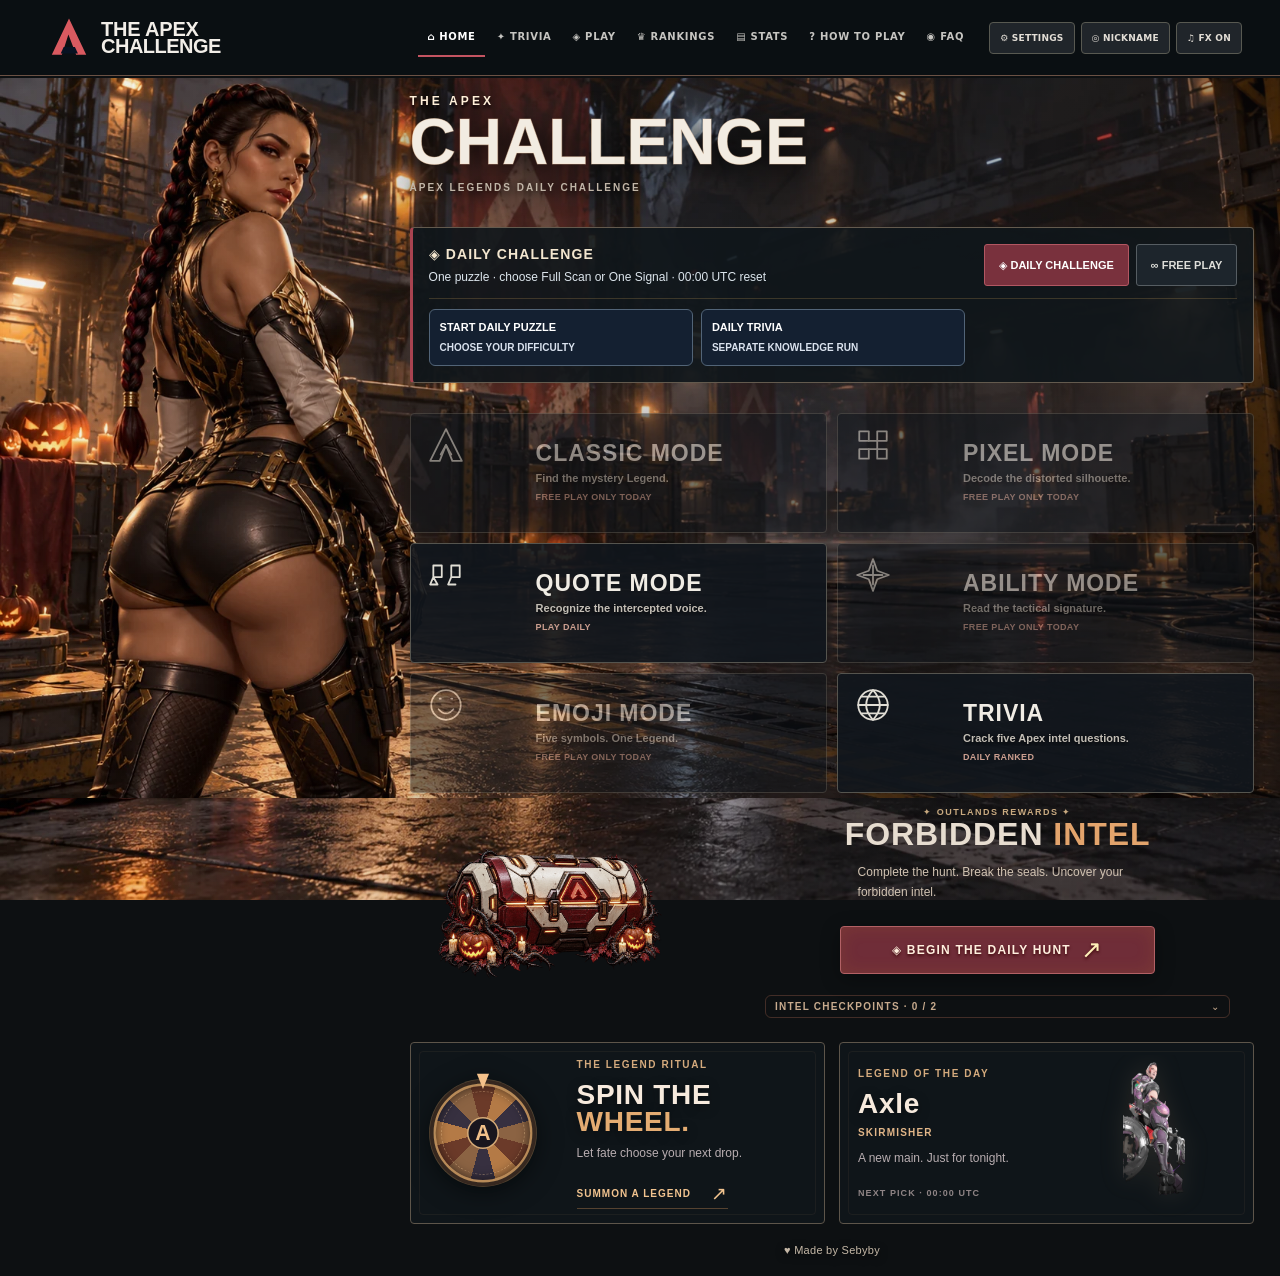
==== index.html @ c8d00496 "Polish game layouts and refresh support pages for V2.70" ====
<!doctype html>
<html lang="en"><head>
<meta charset="utf-8"/><meta name="viewport" content="width=device-width,initial-scale=1"/>
<meta name="theme-color" content="#071224"/>
<meta name="description" content="The Apex Challenge — independent Apex Legends fan game with six modes, one Daily Challenge and timed Trivia."/>
<link rel="icon" href="./assets/favicon.svg" type="image/svg+xml"/>
<link rel="stylesheet" href="./styles.css?v=2.43.0"/>
<link rel="stylesheet" href="./styles-v243.css?v=2.43.0"/>
<link rel="stylesheet" href="./styles-v244.css?v=2.44.0"/>
<link rel="stylesheet" href="./styles-v245.css?v=2.46.0&amp;ui=2.70.0"/>
<title>The Apex Challenge | Daily Challenges, Free Play & Trivia</title>
<meta property="og:title" content="The Apex Challenge"/>
<meta property="og:description" content="Daily ranked challenges, unlimited Free Play and Apex Trivia. Six modes. One challenge."/>
<link rel="canonical" href="https://the-apex-challenge.github.io/"/>
<meta property="og:url" content="https://the-apex-challenge.github.io/"/>
<meta property="og:type" content="website"/>
<meta name="twitter:card" content="summary"/>
<meta name="application-name" content="The Apex Challenge"/>
</head><body><div id="app"></div><script type="module" src="./src/app.mjs?v=2.43.0&amp;release=2.44.0&amp;rev=2.46.0&amp;ui=2.70.0"></script></body></html>
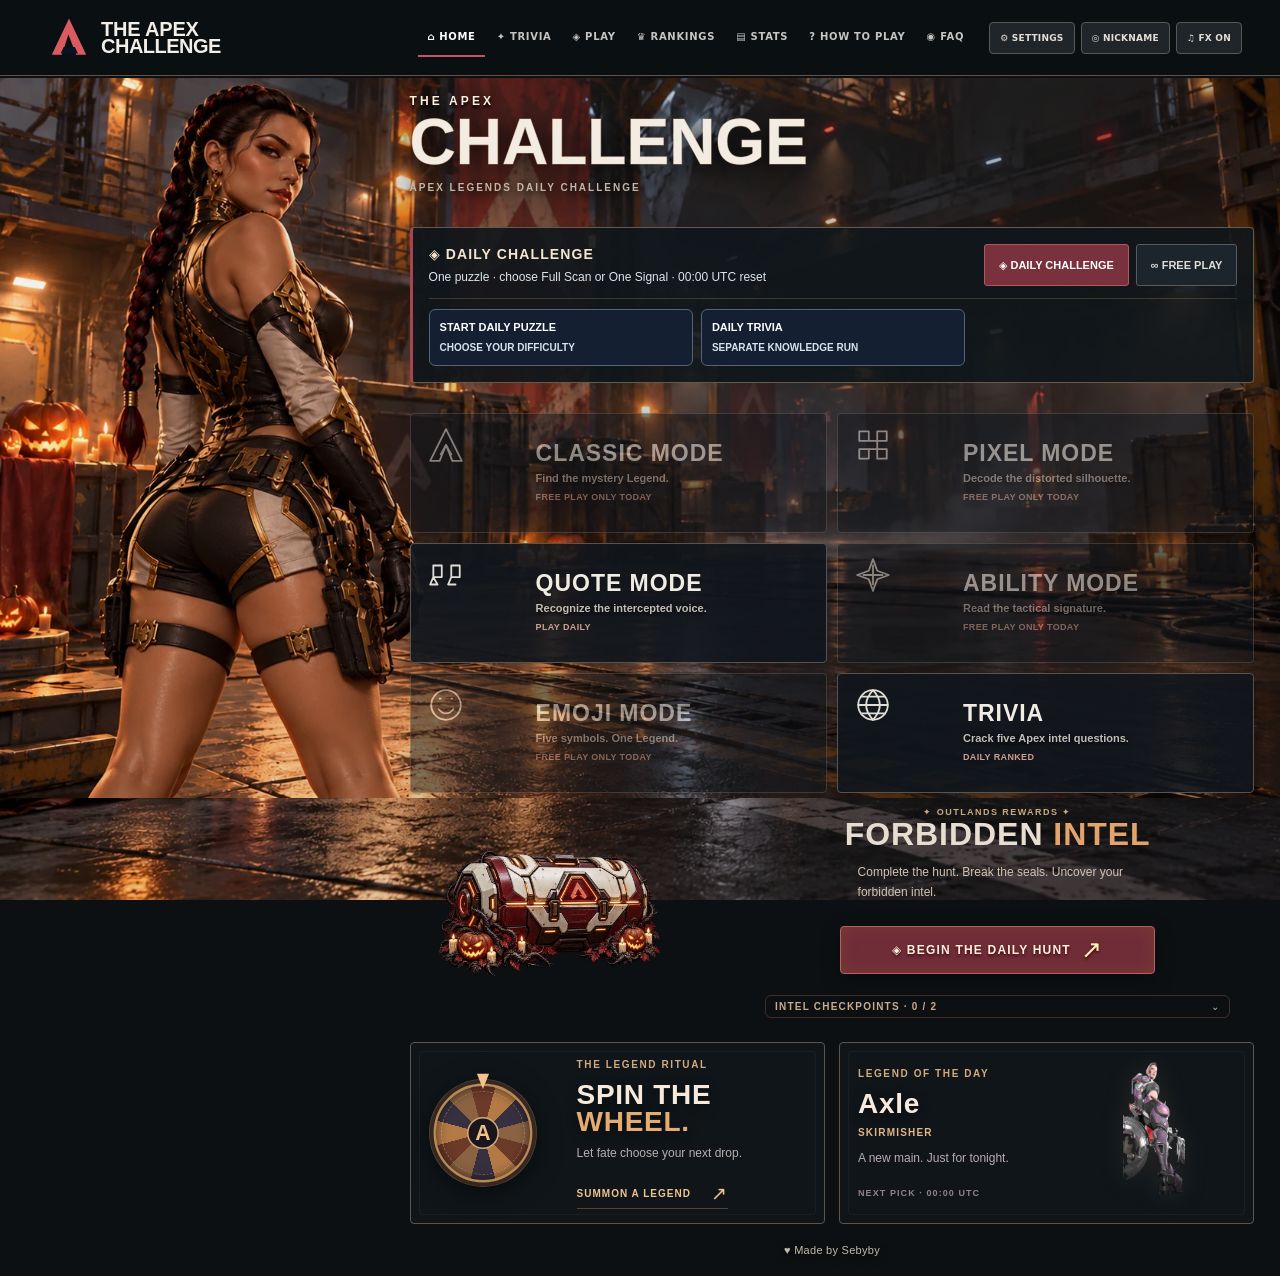
==== commit 18a2542d: "Refine Trivia and Full Scan UI with revised Loba artwork" ====
--- a/index.html
+++ b/index.html
@@ -7,7 +7,7 @@
 <link rel="stylesheet" href="./styles.css?v=2.43.0"/>
 <link rel="stylesheet" href="./styles-v243.css?v=2.43.0"/>
 <link rel="stylesheet" href="./styles-v244.css?v=2.44.0"/>
-<link rel="stylesheet" href="./styles-v245.css?v=2.46.0&amp;ui=2.70.0"/>
+<link rel="stylesheet" href="./styles-v245.css?v=2.46.0&amp;ui=2.71.0"/>
 <title>The Apex Challenge | Daily Challenges, Free Play & Trivia</title>
 <meta property="og:title" content="The Apex Challenge"/>
 <meta property="og:description" content="Daily ranked challenges, unlimited Free Play and Apex Trivia. Six modes. One challenge."/>
@@ -16,4 +16,4 @@
 <meta property="og:type" content="website"/>
 <meta name="twitter:card" content="summary"/>
 <meta name="application-name" content="The Apex Challenge"/>
-</head><body><div id="app"></div><script type="module" src="./src/app.mjs?v=2.43.0&amp;release=2.44.0&amp;rev=2.46.0&amp;ui=2.70.0"></script></body></html>
+</head><body><div id="app"></div><script type="module" src="./src/app.mjs?v=2.43.0&amp;release=2.44.0&amp;rev=2.46.0&amp;ui=2.71.0"></script></body></html>
--- a/styles-v245.css
+++ b/styles-v245.css
@@ -1015,92 +1015,92 @@
 #app .tac-picker .gtp245-picker-item .portrait-holder img{width:100%!important;height:100%!important;max-width:100%!important;max-height:100%!important;min-height:0!important;object-fit:contain!important;object-position:center!important;transform:none!important;filter:none!important}
 #app .tac-picker .gtp245-picker-item>strong,#app .tac-picker .gtp245-picker-item>small{flex-shrink:0!important;line-height:1.3!important;position:static!important;opacity:1!important}
 #app .tac-picker .picker-header{background:none!important}
-@media(max-width:720px){#app .tac-picker .gtp245-picker-item .portrait-holder{height:59px!important;max-height:59px!important;flex-basis:59px!important}}
-/* V2.56: explicit game areas prevent the scanner from falling below the arena. */
-#app[data-screen="game"][data-mode] .gtp230-game .gtp230-arena{display:grid!important;grid-template-columns:minmax(0,1fr) 320px!important;grid-template-rows:minmax(330px,auto) auto!important;grid-template-areas:"clue intel" "controls intel"!important;gap:16px!important;align-items:start!important;min-height:0!important;height:auto!important;max-height:none!important;overflow:visible!important;padding:0!important}
-#app[data-screen="game"][data-mode] .gtp230-game .gtp230-arena>.gtp230-main-clue{grid-area:clue!important;position:relative!important;inset:auto!important;transform:none!important;width:100%!important;height:auto!important;min-height:330px!important;max-height:none!important;overflow:visible!important;align-self:stretch!important;margin:0!important;padding:12px!important;box-sizing:border-box!important}
-#app[data-screen="game"][data-mode="classic"] .gtp230-game .gtp230-main-clue{min-height:260px!important;align-items:center!important;justify-content:center!important}
-#app[data-screen="game"][data-mode] .gtp230-game .gtp230-arena>:is(.gtp230-console,.gtp230-finished){grid-area:controls!important;position:relative!important;inset:auto!important;transform:none!important;align-self:start!important;justify-self:stretch!important;width:100%!important;max-width:none!important;height:auto!important;min-height:0!important;margin:0!important;box-sizing:border-box!important;z-index:4!important}
-#app[data-screen="game"][data-mode] .gtp230-game .gtp230-arena>.gtp236-intel-column{grid-area:intel!important;position:relative!important;inset:auto!important;transform:none!important;display:flex!important;flex-direction:column!important;gap:12px!important;align-self:start!important;width:100%!important;max-width:none!important;min-width:0!important;height:auto!important;min-height:0!important;max-height:none!important;margin:0!important;padding:15px!important;background:#091320ed!important;border:1px solid #657c8f80!important;border-radius:14px!important;overflow:visible!important;box-sizing:border-box!important;z-index:3!important}
-#app[data-screen="game"][data-mode] .gtp236-intel-column>.gtp230-board{display:block!important;visibility:visible!important;opacity:1!important;position:static!important;height:auto!important;min-height:0!important;overflow:visible!important}
-#app[data-screen="game"][data-mode] .gtp236-intel-column .gtp230-trait-list{display:grid!important;grid-template-columns:repeat(2,minmax(0,1fr))!important;gap:8px!important}
-#app[data-screen="game"][data-mode] .gtp236-intel-column .gtp230-trait{min-height:69px!important}
-#app[data-screen="game"][data-mode] .gtp236-intel-column .gtp235-rules{display:flex!important;flex-direction:column!important;width:100%!important;margin:0!important;padding:10px 0 0!important;border-top:1px solid #486074!important;box-sizing:border-box!important}
-#app[data-screen="game"][data-mode] .gtp236-intel-column .gtp235-rule-buttons{display:flex!important;flex-wrap:wrap!important;width:100%!important;gap:6px!important}
-#app[data-screen="game"][data-mode] .gtp236-intel-column .gtp235-rule-choice{flex:1!important;min-width:70px!important;min-height:40px!important;padding:8px 4px!important;font-size:10px!important}
-#app[data-screen="game"] .gtp245-tried{padding:0 0 9px!important;margin:0!important}
-#app[data-screen="game"] .gtp245-tried .gtp235-tried-names{max-height:76px!important;overflow:auto!important}
-#app[data-screen="game"][data-mode="classic"] .mystery-wording{display:flex!important;flex-direction:column!important;align-items:flex-start!important;gap:15px!important;text-align:left!important;max-width:640px!important;padding:20px!important}
-#app[data-screen="game"][data-mode="classic"] .mystery-wording strong{display:block!important;font-size:clamp(35px,4vw,64px)!important;line-height:1!important;max-width:100%!important;white-space:normal!important;color:#fff!important}
-#app[data-screen="game"][data-mode="classic"] .mystery-wording span{display:block!important;font:400 15px/1.6 Arial,sans-serif!important;color:#c8d5df!important}
-#app[data-screen="home"] .gtp239-mode-card.tac-completed{filter:grayscale(1)!important;opacity:.47!important;cursor:default!important;border-color:#67717d!important;box-shadow:none!important;transform:none!important}
-#app[data-screen="home"] .gtp239-mode-card.tac-completed .tac-card-state{color:#cfdfd6!important}
-#app[data-screen="home"] .gtp246-home-core .gtp239-bin-stage{border:0!important;border-radius:28px!important;background:transparent!important;box-shadow:0 0 22px #d85b4b24!important;overflow:visible!important;isolation:isolate}
-#app[data-screen="home"] .gtp246-home-core .gtp239-bin-stage::before{content:"";position:absolute;inset:12% 8%;background:#db48343b;filter:blur(35px);border-radius:50%;z-index:-1;pointer-events:none}
-#app[data-screen="home"] .gtp246-home-core .gtp239-bin-image{border-radius:24px!important;filter:brightness(.9) saturate(.88) drop-shadow(0 0 8px #e0604938)!important;mask-image:radial-gradient(ellipse at center,#000 45%,#000c 65%,transparent 100%);-webkit-mask-image:radial-gradient(ellipse at center,#000 45%,#000c 65%,transparent 100%)}
-.tac-trivia-help{display:flex;align-items:center;flex-wrap:wrap;gap:9px;margin:12px 0 17px;padding:12px;border:1px solid #7fbdac66;border-radius:10px;background:#082521b8}
-.tac-trivia-help button{border:1px solid #8ae3c5;background:#143d33;color:#c5ffe6;border-radius:7px;padding:11px 15px;font-weight:800;cursor:pointer}
-.tac-trivia-help button:disabled{opacity:.65;cursor:default}.tac-trivia-help span{font:12px/1.5 Arial,sans-serif;color:#bed4d0}
-#app .tac-page-environment{position:fixed;inset:0;pointer-events:none;overflow:hidden;z-index:0;background:radial-gradient(ellipse at 85% 35%,var(--guide-glow,#b7473555),transparent 62%),linear-gradient(110deg,#070d18,#111420 70%,#17111d)}
-#app .tac-page-environment[data-guide="ash"]{--guide-glow:#9f6be151}#app .tac-page-environment[data-guide="pathfinder"]{--guide-glow:#2cc2c74a}#app .tac-page-environment[data-guide="bloodhound"]{--guide-glow:#d3933549}
-#app .tac-page-environment img{position:absolute;right:-1vw;bottom:-8vh;height:89vh;width:35vw;object-fit:contain;object-position:bottom;opacity:.5;filter:saturate(.7) brightness(.7);mask-image:linear-gradient(90deg,transparent,#000 35%)}
-#app .tac-page-orbit{position:absolute;width:70vh;height:70vh;right:-10vh;top:14vh;border:1px solid #8e9dad30;border-radius:50%;box-shadow:0 0 0 45px #8e9dad08,0 0 0 100px #8e9dad05}
-#app .tac-page-host-line{position:relative;z-index:1;max-width:1200px;margin:24px auto 0;padding:0 24px;display:flex;gap:15px;align-items:center;flex-wrap:wrap;color:#9eb6c8;font:12px/1.6 Arial,sans-serif}
-#app .tac-page-host-line b{color:#d1e6ed;letter-spacing:.09em;font-size:10px}
-#app[data-screen="records"]>.records,#app[data-screen="leaderboard"]>.gtp27-leaderboard,#app[data-screen="faq"]>.gtp27-faq,#app[data-screen="howto"]>.gtp27-guide{position:relative!important;z-index:1!important;background:transparent!important;margin-top:12px!important}
-#app:is([data-screen="records"],[data-screen="leaderboard"],[data-screen="faq"],[data-screen="howto"]) :is(.faq-item,.guide-grid>*,.record-row,.stat-card,.gtp27-submit){background:#0d1828e8!important;border:1px solid #66829955!important;backdrop-filter:blur(6px);border-radius:12px}
-@media(max-width:1000px){
- #app[data-screen="game"][data-mode] .gtp230-game .gtp230-arena{grid-template-columns:minmax(0,1fr)!important;grid-template-rows:auto auto auto!important;grid-template-areas:"intel" "clue" "controls"!important;gap:12px!important}
- #app[data-screen="game"][data-mode] .gtp236-intel-column .gtp230-trait-list{grid-template-columns:repeat(6,minmax(0,1fr))!important}
- #app[data-screen="game"][data-mode] .gtp236-intel-column .gtp235-rules{flex-direction:row!important;gap:10px!important;align-items:center!important}
- #app[data-screen="game"][data-mode] .gtp230-game .gtp230-arena>.gtp236-intel-column{padding:12px!important}
- #app .tac-page-environment img{width:45vw;opacity:.28}
-}
-@media(max-width:600px){
- #app[data-screen="game"][data-mode] .gtp236-intel-column .gtp230-trait-list{grid-template-columns:repeat(3,minmax(0,1fr))!important}
- #app[data-screen="game"][data-mode] .gtp236-intel-column .gtp235-rules{flex-direction:column!important;align-items:stretch!important}
- #app[data-screen="game"][data-mode] .gtp230-game .gtp230-arena>.gtp230-main-clue{padding:0!important;min-height:250px!important}
- #app[data-screen="game"][data-mode="classic"] .gtp230-game .gtp230-main-clue{min-height:160px!important}
- #app[data-screen="game"][data-mode="classic"] .mystery-wording{padding:12px!important;gap:9px!important}
- #app .tac-page-environment img{width:80vw;right:-30vw;opacity:.2}
- #app .tac-page-host-line{margin-top:16px;gap:4px;font-size:10px}
- .tac-trivia-help{padding:9px}.tac-trivia-help span{font-size:10px}
-}
-/* Halloween reward altar: a real cutout prop belongs to the scene. */
-#app[data-screen="home"] .gtp246-home-core{position:relative!important;background:none!important;border:0!important;box-shadow:none!important;padding:10px 10px 0!important;overflow:visible!important;isolation:isolate}
-#app[data-screen="home"] .gtp246-home-core::before{content:"";position:absolute;inset:5% -12% 14%;z-index:-1;pointer-events:none;background:radial-gradient(ellipse,#bf493421,transparent 68%)}
-#app[data-screen="home"] .gtp246-home-core .gtp239-bin-stage{position:relative!important;display:flex!important;align-items:center!important;justify-content:center!important;width:100%!important;aspect-ratio:1.7!important;height:auto!important;max-width:480px!important;margin:0 auto -12px!important;overflow:visible!important;background:none!important;border:0!important;border-radius:0!important;box-shadow:none!important;transform:none!important}
-#app[data-screen="home"] .gtp246-home-core .gtp239-bin-stage::before{inset:35% 12% 0!important;background:radial-gradient(ellipse,#e58e3626,transparent 70%)!important;filter:blur(20px)!important}
-#app[data-screen="home"] .gtp246-home-core .gtp239-bin-image{position:relative!important;inset:auto!important;left:auto!important;width:108%!important;height:100%!important;max-width:none!important;max-height:300px!important;object-fit:contain!important;transform:none!important;mask:none!important;-webkit-mask:none!important;border-radius:0!important;filter:drop-shadow(0 14px 15px #0008) drop-shadow(0 0 10px #e68a3022)!important;mix-blend-mode:normal!important}
-#app[data-screen="home"] .gtp246-home-core .gtp239-intel-panel{background:none!important;border:0!important;border-radius:0!important;box-shadow:none!important;padding:8px 12px!important;max-width:440px!important;margin:auto!important;text-align:center!important;backdrop-filter:none!important}
-#app[data-screen="home"] .gtp246-home-core .gtp239-intel-panel h2{font-size:clamp(32px,3.4vw,52px)!important;line-height:.95!important;letter-spacing:.03em!important;text-shadow:0 5px 22px #000!important}
-#app[data-screen="home"] .gtp246-home-core .gtp239-intel-panel h2 em{color:#e3a46c!important}
-#app[data-screen="home"] .gtp246-home-core .gtp239-intel-panel p{max-width:280px!important;margin:10px auto 14px!important;color:#c4b4ae!important;font:12px/1.7 Arial,sans-serif!important}
-#app[data-screen="home"] .gtp246-home-core .gtp239-open-intel{border:1px solid #aa7954!important;background:linear-gradient(120deg,#3c221d,#291c21)!important;box-shadow:inset 0 0 18px #d58c2620,0 5px 20px #0005!important;color:#ffe2b7!important;border-radius:4px!important;letter-spacing:.1em!important;font-size:12px!important;min-height:48px!important}
-#app[data-screen="home"] .gtp246-home-core .gtp239-reward-details{background:none!important;border:0!important;box-shadow:none!important;margin-top:12px!important}
-#app[data-screen="home"] .gtp246-home-core .gtp239-reward-details summary{color:#c8ab8e!important;font-size:10px!important;letter-spacing:.12em!important}
-#app[data-screen="home"] .gtp239-home-dock{grid-template-columns:minmax(0,1.45fr) minmax(220px,.8fr)!important;gap:22px!important}
-#app[data-screen="home"] .gtp239-home-dock .tac-haunted-wheel{position:relative!important;display:flex!important;align-items:center!important;gap:24px!important;min-height:166px!important;padding:20px 24px!important;border:1px solid #86604766!important;border-radius:18px 4px 18px 4px!important;background:radial-gradient(ellipse at 10% 50%,#663c1f65,transparent 60%),linear-gradient(110deg,#15131beb,#0b1019ed)!important;box-shadow:0 15px 35px #0005!important;overflow:hidden!important;text-align:left!important;cursor:pointer!important}
-#app[data-screen="home"] .tac-haunted-wheel:is(:hover,:focus-visible){border-color:#dcaa6e!important;box-shadow:0 0 25px #be763b22!important}
-#app[data-screen="home"] .tac-haunted-wheel .gtp238-wheel-host,#app[data-screen="home"] .tac-haunted-wheel .gtp222-wheel-illustration,#app[data-screen="home"] .tac-haunted-wheel>b{display:none!important}
-#app[data-screen="home"] .tac-haunted-wheel .tac-wheel-orbit{position:relative;display:grid;place-items:center;flex:0 0 106px;width:106px;height:106px;border:1px solid #b78a5a88;border-radius:50%;background:radial-gradient(circle,#d5a15e25,#271b2444 60%,transparent 70%);box-shadow:0 0 0 7px #b78a5a0b,0 0 0 15px #b78a5a08}
-.tac-wheel-orbit i{position:absolute;inset:7px;border:1px dashed #bb997b77;border-radius:50%;transform:rotate(25deg)}.tac-wheel-orbit b{font:700 68px/1 Georgia,serif;color:#e9ba7c;text-shadow:0 0 22px #e69b3a44}
-#app[data-screen="home"] .tac-haunted-wheel .gtp222-dock-copy{position:static!important;padding:0!important;max-width:none!important;min-width:0!important;display:flex!important;flex-direction:column!important;gap:7px!important}
-#app[data-screen="home"] .tac-haunted-wheel .gtp222-dock-copy strong{font-size:clamp(23px,2.5vw,36px)!important;line-height:1!important;color:#f3e6d9!important;white-space:normal!important}
-#app[data-screen="home"] .tac-haunted-wheel .tac-wheel-eyebrow{display:block!important;font:700 9px Arial,sans-serif!important;letter-spacing:.2em!important;color:#d3a972!important}
-#app[data-screen="home"] .tac-haunted-wheel .gtp238-wheel-guide{display:none!important}
-#app[data-screen="home"] .tac-haunted-wheel .gtp222-dock-copy small{font:12px/1.5 Arial,sans-serif!important;color:#b9aaa3!important}
-#app .wheel-backdrop{background:#06050be6!important;backdrop-filter:blur(12px)!important}
-#app .wheel-modal{background:radial-gradient(ellipse at 20% 30%,#77412330,transparent 65%),#0d1019!important;border:1px solid #9b705c88!important;border-radius:20px!important;box-shadow:0 30px 100px #000c!important}
-#app .wheel-modal h2 em,#app .wheel-modal h3 em{color:#e4ae73!important}
-#app .wheel-modal .wheel-spin-button{background:#805235!important;border:1px solid #bd956e!important;box-shadow:0 6px 24px #a16a2b22!important;color:#fff0d9!important}
-#app .wheel-modal .wheel-share-button{background:#1d2331!important;border:1px solid #596878!important;color:#c4d0dc!important;box-shadow:none!important}
-/* Classic has one accent, with quiet secondary actions. */
-#app[data-screen="game"][data-mode="classic"] .gtp230-console .gtp230-btn{background:#17212e!important;border:1px solid #62718488!important;color:#d5dce6!important;box-shadow:none!important;text-shadow:none!important;border-radius:7px!important}
-#app[data-screen="game"][data-mode="classic"] .gtp230-console .gtp230-btn-main{background:#98644b!important;border-color:#d39b77!important;color:#fff4e9!important}
-#app[data-screen="game"][data-mode="classic"] .gtp230-console .gtp230-btn:is(:hover,:focus-visible){border-color:#e0ae8d!important;background:#2b303b!important}
-#app[data-screen="game"][data-mode="classic"] .gtp230-console .gtp230-btn:disabled{opacity:.4!important}
-@media(max-width:650px){#app[data-screen="home"] .gtp239-home-dock{grid-template-columns:minmax(0,1fr)!important}#app[data-screen="home"] .gtp239-home-dock .tac-haunted-wheel{min-height:132px!important;padding:18px!important;gap:18px!important}#app[data-screen="home"] .tac-haunted-wheel .tac-wheel-orbit{flex-basis:80px;width:80px;height:80px}.tac-wheel-orbit b{font-size:52px}#app[data-screen="home"] .gtp246-home-core .gtp239-bin-image{max-height:230px!important}}
+@media(max-width:720px){#app .tac-picker .gtp245-picker-item .portrait-holder{height:59px!important;max-height:59px!important;flex-basis:59px!important}}
+/* V2.56: explicit game areas prevent the scanner from falling below the arena. */
+#app[data-screen="game"][data-mode] .gtp230-game .gtp230-arena{display:grid!important;grid-template-columns:minmax(0,1fr) 320px!important;grid-template-rows:minmax(330px,auto) auto!important;grid-template-areas:"clue intel" "controls intel"!important;gap:16px!important;align-items:start!important;min-height:0!important;height:auto!important;max-height:none!important;overflow:visible!important;padding:0!important}
+#app[data-screen="game"][data-mode] .gtp230-game .gtp230-arena>.gtp230-main-clue{grid-area:clue!important;position:relative!important;inset:auto!important;transform:none!important;width:100%!important;height:auto!important;min-height:330px!important;max-height:none!important;overflow:visible!important;align-self:stretch!important;margin:0!important;padding:12px!important;box-sizing:border-box!important}
+#app[data-screen="game"][data-mode="classic"] .gtp230-game .gtp230-main-clue{min-height:260px!important;align-items:center!important;justify-content:center!important}
+#app[data-screen="game"][data-mode] .gtp230-game .gtp230-arena>:is(.gtp230-console,.gtp230-finished){grid-area:controls!important;position:relative!important;inset:auto!important;transform:none!important;align-self:start!important;justify-self:stretch!important;width:100%!important;max-width:none!important;height:auto!important;min-height:0!important;margin:0!important;box-sizing:border-box!important;z-index:4!important}
+#app[data-screen="game"][data-mode] .gtp230-game .gtp230-arena>.gtp236-intel-column{grid-area:intel!important;position:relative!important;inset:auto!important;transform:none!important;display:flex!important;flex-direction:column!important;gap:12px!important;align-self:start!important;width:100%!important;max-width:none!important;min-width:0!important;height:auto!important;min-height:0!important;max-height:none!important;margin:0!important;padding:15px!important;background:#091320ed!important;border:1px solid #657c8f80!important;border-radius:14px!important;overflow:visible!important;box-sizing:border-box!important;z-index:3!important}
+#app[data-screen="game"][data-mode] .gtp236-intel-column>.gtp230-board{display:block!important;visibility:visible!important;opacity:1!important;position:static!important;height:auto!important;min-height:0!important;overflow:visible!important}
+#app[data-screen="game"][data-mode] .gtp236-intel-column .gtp230-trait-list{display:grid!important;grid-template-columns:repeat(2,minmax(0,1fr))!important;gap:8px!important}
+#app[data-screen="game"][data-mode] .gtp236-intel-column .gtp230-trait{min-height:69px!important}
+#app[data-screen="game"][data-mode] .gtp236-intel-column .gtp235-rules{display:flex!important;flex-direction:column!important;width:100%!important;margin:0!important;padding:10px 0 0!important;border-top:1px solid #486074!important;box-sizing:border-box!important}
+#app[data-screen="game"][data-mode] .gtp236-intel-column .gtp235-rule-buttons{display:flex!important;flex-wrap:wrap!important;width:100%!important;gap:6px!important}
+#app[data-screen="game"][data-mode] .gtp236-intel-column .gtp235-rule-choice{flex:1!important;min-width:70px!important;min-height:40px!important;padding:8px 4px!important;font-size:10px!important}
+#app[data-screen="game"] .gtp245-tried{padding:0 0 9px!important;margin:0!important}
+#app[data-screen="game"] .gtp245-tried .gtp235-tried-names{max-height:76px!important;overflow:auto!important}
+#app[data-screen="game"][data-mode="classic"] .mystery-wording{display:flex!important;flex-direction:column!important;align-items:flex-start!important;gap:15px!important;text-align:left!important;max-width:640px!important;padding:20px!important}
+#app[data-screen="game"][data-mode="classic"] .mystery-wording strong{display:block!important;font-size:clamp(35px,4vw,64px)!important;line-height:1!important;max-width:100%!important;white-space:normal!important;color:#fff!important}
+#app[data-screen="game"][data-mode="classic"] .mystery-wording span{display:block!important;font:400 15px/1.6 Arial,sans-serif!important;color:#c8d5df!important}
+#app[data-screen="home"] .gtp239-mode-card.tac-completed{filter:grayscale(1)!important;opacity:.47!important;cursor:default!important;border-color:#67717d!important;box-shadow:none!important;transform:none!important}
+#app[data-screen="home"] .gtp239-mode-card.tac-completed .tac-card-state{color:#cfdfd6!important}
+#app[data-screen="home"] .gtp246-home-core .gtp239-bin-stage{border:0!important;border-radius:28px!important;background:transparent!important;box-shadow:0 0 22px #d85b4b24!important;overflow:visible!important;isolation:isolate}
+#app[data-screen="home"] .gtp246-home-core .gtp239-bin-stage::before{content:"";position:absolute;inset:12% 8%;background:#db48343b;filter:blur(35px);border-radius:50%;z-index:-1;pointer-events:none}
+#app[data-screen="home"] .gtp246-home-core .gtp239-bin-image{border-radius:24px!important;filter:brightness(.9) saturate(.88) drop-shadow(0 0 8px #e0604938)!important;mask-image:radial-gradient(ellipse at center,#000 45%,#000c 65%,transparent 100%);-webkit-mask-image:radial-gradient(ellipse at center,#000 45%,#000c 65%,transparent 100%)}
+.tac-trivia-help{display:flex;align-items:center;flex-wrap:wrap;gap:9px;margin:12px 0 17px;padding:12px;border:1px solid #7fbdac66;border-radius:10px;background:#082521b8}
+.tac-trivia-help button{border:1px solid #8ae3c5;background:#143d33;color:#c5ffe6;border-radius:7px;padding:11px 15px;font-weight:800;cursor:pointer}
+.tac-trivia-help button:disabled{opacity:.65;cursor:default}.tac-trivia-help span{font:12px/1.5 Arial,sans-serif;color:#bed4d0}
+#app .tac-page-environment{position:fixed;inset:0;pointer-events:none;overflow:hidden;z-index:0;background:radial-gradient(ellipse at 85% 35%,var(--guide-glow,#b7473555),transparent 62%),linear-gradient(110deg,#070d18,#111420 70%,#17111d)}
+#app .tac-page-environment[data-guide="ash"]{--guide-glow:#9f6be151}#app .tac-page-environment[data-guide="pathfinder"]{--guide-glow:#2cc2c74a}#app .tac-page-environment[data-guide="bloodhound"]{--guide-glow:#d3933549}
+#app .tac-page-environment img{position:absolute;right:-1vw;bottom:-8vh;height:89vh;width:35vw;object-fit:contain;object-position:bottom;opacity:.5;filter:saturate(.7) brightness(.7);mask-image:linear-gradient(90deg,transparent,#000 35%)}
+#app .tac-page-orbit{position:absolute;width:70vh;height:70vh;right:-10vh;top:14vh;border:1px solid #8e9dad30;border-radius:50%;box-shadow:0 0 0 45px #8e9dad08,0 0 0 100px #8e9dad05}
+#app .tac-page-host-line{position:relative;z-index:1;max-width:1200px;margin:24px auto 0;padding:0 24px;display:flex;gap:15px;align-items:center;flex-wrap:wrap;color:#9eb6c8;font:12px/1.6 Arial,sans-serif}
+#app .tac-page-host-line b{color:#d1e6ed;letter-spacing:.09em;font-size:10px}
+#app[data-screen="records"]>.records,#app[data-screen="leaderboard"]>.gtp27-leaderboard,#app[data-screen="faq"]>.gtp27-faq,#app[data-screen="howto"]>.gtp27-guide{position:relative!important;z-index:1!important;background:transparent!important;margin-top:12px!important}
+#app:is([data-screen="records"],[data-screen="leaderboard"],[data-screen="faq"],[data-screen="howto"]) :is(.faq-item,.guide-grid>*,.record-row,.stat-card,.gtp27-submit){background:#0d1828e8!important;border:1px solid #66829955!important;backdrop-filter:blur(6px);border-radius:12px}
+@media(max-width:1000px){
+ #app[data-screen="game"][data-mode] .gtp230-game .gtp230-arena{grid-template-columns:minmax(0,1fr)!important;grid-template-rows:auto auto auto!important;grid-template-areas:"intel" "clue" "controls"!important;gap:12px!important}
+ #app[data-screen="game"][data-mode] .gtp236-intel-column .gtp230-trait-list{grid-template-columns:repeat(6,minmax(0,1fr))!important}
+ #app[data-screen="game"][data-mode] .gtp236-intel-column .gtp235-rules{flex-direction:row!important;gap:10px!important;align-items:center!important}
+ #app[data-screen="game"][data-mode] .gtp230-game .gtp230-arena>.gtp236-intel-column{padding:12px!important}
+ #app .tac-page-environment img{width:45vw;opacity:.28}
+}
+@media(max-width:600px){
+ #app[data-screen="game"][data-mode] .gtp236-intel-column .gtp230-trait-list{grid-template-columns:repeat(3,minmax(0,1fr))!important}
+ #app[data-screen="game"][data-mode] .gtp236-intel-column .gtp235-rules{flex-direction:column!important;align-items:stretch!important}
+ #app[data-screen="game"][data-mode] .gtp230-game .gtp230-arena>.gtp230-main-clue{padding:0!important;min-height:250px!important}
+ #app[data-screen="game"][data-mode="classic"] .gtp230-game .gtp230-main-clue{min-height:160px!important}
+ #app[data-screen="game"][data-mode="classic"] .mystery-wording{padding:12px!important;gap:9px!important}
+ #app .tac-page-environment img{width:80vw;right:-30vw;opacity:.2}
+ #app .tac-page-host-line{margin-top:16px;gap:4px;font-size:10px}
+ .tac-trivia-help{padding:9px}.tac-trivia-help span{font-size:10px}
+}
+/* Halloween reward altar: a real cutout prop belongs to the scene. */
+#app[data-screen="home"] .gtp246-home-core{position:relative!important;background:none!important;border:0!important;box-shadow:none!important;padding:10px 10px 0!important;overflow:visible!important;isolation:isolate}
+#app[data-screen="home"] .gtp246-home-core::before{content:"";position:absolute;inset:5% -12% 14%;z-index:-1;pointer-events:none;background:radial-gradient(ellipse,#bf493421,transparent 68%)}
+#app[data-screen="home"] .gtp246-home-core .gtp239-bin-stage{position:relative!important;display:flex!important;align-items:center!important;justify-content:center!important;width:100%!important;aspect-ratio:1.7!important;height:auto!important;max-width:480px!important;margin:0 auto -12px!important;overflow:visible!important;background:none!important;border:0!important;border-radius:0!important;box-shadow:none!important;transform:none!important}
+#app[data-screen="home"] .gtp246-home-core .gtp239-bin-stage::before{inset:35% 12% 0!important;background:radial-gradient(ellipse,#e58e3626,transparent 70%)!important;filter:blur(20px)!important}
+#app[data-screen="home"] .gtp246-home-core .gtp239-bin-image{position:relative!important;inset:auto!important;left:auto!important;width:108%!important;height:100%!important;max-width:none!important;max-height:300px!important;object-fit:contain!important;transform:none!important;mask:none!important;-webkit-mask:none!important;border-radius:0!important;filter:drop-shadow(0 14px 15px #0008) drop-shadow(0 0 10px #e68a3022)!important;mix-blend-mode:normal!important}
+#app[data-screen="home"] .gtp246-home-core .gtp239-intel-panel{background:none!important;border:0!important;border-radius:0!important;box-shadow:none!important;padding:8px 12px!important;max-width:440px!important;margin:auto!important;text-align:center!important;backdrop-filter:none!important}
+#app[data-screen="home"] .gtp246-home-core .gtp239-intel-panel h2{font-size:clamp(32px,3.4vw,52px)!important;line-height:.95!important;letter-spacing:.03em!important;text-shadow:0 5px 22px #000!important}
+#app[data-screen="home"] .gtp246-home-core .gtp239-intel-panel h2 em{color:#e3a46c!important}
+#app[data-screen="home"] .gtp246-home-core .gtp239-intel-panel p{max-width:280px!important;margin:10px auto 14px!important;color:#c4b4ae!important;font:12px/1.7 Arial,sans-serif!important}
+#app[data-screen="home"] .gtp246-home-core .gtp239-open-intel{border:1px solid #aa7954!important;background:linear-gradient(120deg,#3c221d,#291c21)!important;box-shadow:inset 0 0 18px #d58c2620,0 5px 20px #0005!important;color:#ffe2b7!important;border-radius:4px!important;letter-spacing:.1em!important;font-size:12px!important;min-height:48px!important}
+#app[data-screen="home"] .gtp246-home-core .gtp239-reward-details{background:none!important;border:0!important;box-shadow:none!important;margin-top:12px!important}
+#app[data-screen="home"] .gtp246-home-core .gtp239-reward-details summary{color:#c8ab8e!important;font-size:10px!important;letter-spacing:.12em!important}
+#app[data-screen="home"] .gtp239-home-dock{grid-template-columns:minmax(0,1.45fr) minmax(220px,.8fr)!important;gap:22px!important}
+#app[data-screen="home"] .gtp239-home-dock .tac-haunted-wheel{position:relative!important;display:flex!important;align-items:center!important;gap:24px!important;min-height:166px!important;padding:20px 24px!important;border:1px solid #86604766!important;border-radius:18px 4px 18px 4px!important;background:radial-gradient(ellipse at 10% 50%,#663c1f65,transparent 60%),linear-gradient(110deg,#15131beb,#0b1019ed)!important;box-shadow:0 15px 35px #0005!important;overflow:hidden!important;text-align:left!important;cursor:pointer!important}
+#app[data-screen="home"] .tac-haunted-wheel:is(:hover,:focus-visible){border-color:#dcaa6e!important;box-shadow:0 0 25px #be763b22!important}
+#app[data-screen="home"] .tac-haunted-wheel .gtp238-wheel-host,#app[data-screen="home"] .tac-haunted-wheel .gtp222-wheel-illustration,#app[data-screen="home"] .tac-haunted-wheel>b{display:none!important}
+#app[data-screen="home"] .tac-haunted-wheel .tac-wheel-orbit{position:relative;display:grid;place-items:center;flex:0 0 106px;width:106px;height:106px;border:1px solid #b78a5a88;border-radius:50%;background:radial-gradient(circle,#d5a15e25,#271b2444 60%,transparent 70%);box-shadow:0 0 0 7px #b78a5a0b,0 0 0 15px #b78a5a08}
+.tac-wheel-orbit i{position:absolute;inset:7px;border:1px dashed #bb997b77;border-radius:50%;transform:rotate(25deg)}.tac-wheel-orbit b{font:700 68px/1 Georgia,serif;color:#e9ba7c;text-shadow:0 0 22px #e69b3a44}
+#app[data-screen="home"] .tac-haunted-wheel .gtp222-dock-copy{position:static!important;padding:0!important;max-width:none!important;min-width:0!important;display:flex!important;flex-direction:column!important;gap:7px!important}
+#app[data-screen="home"] .tac-haunted-wheel .gtp222-dock-copy strong{font-size:clamp(23px,2.5vw,36px)!important;line-height:1!important;color:#f3e6d9!important;white-space:normal!important}
+#app[data-screen="home"] .tac-haunted-wheel .tac-wheel-eyebrow{display:block!important;font:700 9px Arial,sans-serif!important;letter-spacing:.2em!important;color:#d3a972!important}
+#app[data-screen="home"] .tac-haunted-wheel .gtp238-wheel-guide{display:none!important}
+#app[data-screen="home"] .tac-haunted-wheel .gtp222-dock-copy small{font:12px/1.5 Arial,sans-serif!important;color:#b9aaa3!important}
+#app .wheel-backdrop{background:#06050be6!important;backdrop-filter:blur(12px)!important}
+#app .wheel-modal{background:radial-gradient(ellipse at 20% 30%,#77412330,transparent 65%),#0d1019!important;border:1px solid #9b705c88!important;border-radius:20px!important;box-shadow:0 30px 100px #000c!important}
+#app .wheel-modal h2 em,#app .wheel-modal h3 em{color:#e4ae73!important}
+#app .wheel-modal .wheel-spin-button{background:#805235!important;border:1px solid #bd956e!important;box-shadow:0 6px 24px #a16a2b22!important;color:#fff0d9!important}
+#app .wheel-modal .wheel-share-button{background:#1d2331!important;border:1px solid #596878!important;color:#c4d0dc!important;box-shadow:none!important}
+/* Classic has one accent, with quiet secondary actions. */
+#app[data-screen="game"][data-mode="classic"] .gtp230-console .gtp230-btn{background:#17212e!important;border:1px solid #62718488!important;color:#d5dce6!important;box-shadow:none!important;text-shadow:none!important;border-radius:7px!important}
+#app[data-screen="game"][data-mode="classic"] .gtp230-console .gtp230-btn-main{background:#98644b!important;border-color:#d39b77!important;color:#fff4e9!important}
+#app[data-screen="game"][data-mode="classic"] .gtp230-console .gtp230-btn:is(:hover,:focus-visible){border-color:#e0ae8d!important;background:#2b303b!important}
+#app[data-screen="game"][data-mode="classic"] .gtp230-console .gtp230-btn:disabled{opacity:.4!important}
+@media(max-width:650px){#app[data-screen="home"] .gtp239-home-dock{grid-template-columns:minmax(0,1fr)!important}#app[data-screen="home"] .gtp239-home-dock .tac-haunted-wheel{min-height:132px!important;padding:18px!important;gap:18px!important}#app[data-screen="home"] .tac-haunted-wheel .tac-wheel-orbit{flex-basis:80px;width:80px;height:80px}.tac-wheel-orbit b{font-size:52px}#app[data-screen="home"] .gtp246-home-core .gtp239-bin-image{max-height:230px!important}}
 
 /* V2.58: independent, matched Halloween feature panels. */
 #app[data-screen="home"] .tac258-discover{display:grid;grid-template-columns:repeat(2,minmax(0,1fr));gap:20px;max-width:1160px;width:100%;margin:24px auto 0;padding:0 18px;box-sizing:border-box}
@@ -1159,11 +1159,11 @@
 #app .wheel-modal [data-action="close-wheel"]{background:#2d2530!important;border:1px solid #9d7955!important;color:#f5e8d9!important;box-shadow:none!important}
 
 .tac259-intel-drill{display:grid;gap:7px;margin:14px 0;padding:12px 14px;border-left:3px solid #b47935;background:#8f571b10;color:#332719;font:12px/1.6 Arial,sans-serif}.tac259-intel-drill b{font-size:9px;letter-spacing:.13em;color:#80501e}#app .gold-paper{max-height:70vh;overflow-y:auto}
-@media(min-width:1100px){#app[data-screen="game"][data-mode="quote"] .gtp230-game .gtp230-arena>.gtp230-main-clue{padding-left:clamp(180px,25vw,360px)!important;min-width:0}}
+@media(min-width:1100px){#app[data-screen="game"][data-mode="quote"] .gtp230-game .gtp230-arena>.gtp230-main-clue{padding-left:clamp(180px,25vw,360px)!important;min-width:0}}
 .tac261-debrief{max-width:780px;margin:42px auto;padding:0 18px;color:#f0e8df}.tac261-debrief-window{background:#0c111cf5;border:1px solid #78583c;border-radius:16px;overflow:hidden}.tac261-debrief-window>header{display:flex;flex-wrap:wrap;justify-content:space-between;gap:12px;padding:20px 26px;border-bottom:1px solid #39313a;color:#d4aa7f;font:700 11px/1.5 Arial,sans-serif;letter-spacing:.1em}.tac261-debrief-body{padding:28px;background:radial-gradient(ellipse at 100% 0,#6e31452e,transparent 60%)}#app .tac261-debrief h1{font-size:clamp(30px,4vw,46px)!important;line-height:1.1!important;margin:12px 0!important;max-width:100%!important}.tac261-debrief-intro,.tac261-reminder{font:13px/1.65 Arial,sans-serif;color:#b4bac8}.tac261-stages{display:grid;grid-template-columns:repeat(3,minmax(0,1fr));gap:8px;margin:24px 0}.tac261-stages>div{padding:14px 12px;background:#18212d;border-top:2px solid #729b88;border-radius:7px;display:grid;gap:8px;font:700 11px/1.5 Arial,sans-serif}.tac261-stages .pending{background:#2c251e;border-top-color:#c39157}.tac261-stages small{font-size:10px;color:#c4cbbf}.tac261-score{display:flex;justify-content:space-between;align-items:center;gap:20px;padding:21px 0;border-top:1px solid #3b303b}.tac261-score>div{min-width:0}.tac261-score>div>span{font:700 11px/1.6 Arial,sans-serif;letter-spacing:.08em;color:#c2c7d1}.tac261-score strong{display:block;font:800 30px/1.4 Arial,sans-serif}.tac261-score strong small{font:400 11px Arial,sans-serif;color:#aeb5c6}.tac261-score p{font:12px/1.6 Arial,sans-serif;color:#b6bbc8;margin:5px 0}.tac261-score .tac261-receipt{color:#abd0ba}.tac261-score .board-form{display:grid;gap:8px;min-width:200px;max-width:240px}.tac261-score .board-form input{width:100%;min-width:0;background:#101b29;color:#f7f0e9;border:1px solid #7a674f;border-radius:7px;padding:11px;font:14px Arial,sans-serif}.tac261-score label{font:700 10px Arial,sans-serif;color:#bcc0cc}.tac261-debrief button{min-height:44px;border:1px solid #80603c;border-radius:7px;background:#33291f;color:#f2c78e;padding:12px 16px;font:800 12px Arial,sans-serif}.tac261-debrief .tac261-next{width:100%;background:#c58a61;color:#160e0a;margin-top:12px}.tac261-footer{display:flex;justify-content:space-between;gap:12px;flex-wrap:wrap;margin-top:8px}.tac261-footer button{background:transparent;border-color:transparent;color:#b4bbcb;font-weight:400;padding-inline:0}.tac261-reminder{margin:12px 0 0}
 @media(max-width:900px){#app[data-screen="game"][data-mode] .gtp230-game .gtp230-arena{grid-template-areas:"clue" "controls" "intel"!important;grid-template-rows:auto auto auto!important}#app[data-screen="game"][data-mode="classic"] .gtp230-game .gtp230-arena>.gtp230-main-clue{min-height:120px!important}#app[data-screen="game"][data-mode="classic"] .gtp230-game .mystery-wording{gap:8px!important;padding:10px!important}#app[data-screen="game"][data-mode="classic"] .gtp230-game .mystery-wording strong{font-size:27px!important}}
 @media(max-width:560px){.tac261-debrief{margin:18px auto;padding:0 10px}.tac261-debrief-body{padding:18px}.tac261-stages{grid-template-columns:1fr}.tac261-stages>div{display:flex;justify-content:space-between;align-items:center}.tac261-score{align-items:stretch;flex-direction:column}.tac261-score .board-form{max-width:none;min-width:0}}
-
+
 
 /* A correct Pixel guess always reveals a clean full-resolution scene. */
 #app[data-screen="game"] .visual-pixel.pixel-revealed .pixel-art,#app[data-screen="game"] .visual-pixel.pixel-revealed .pixel-canvas.loaded{filter:none!important;image-rendering:auto!important}
@@ -1188,7 +1188,7 @@
 #app[data-screen="game"][data-mode="pixel"] .gtp230-main-clue .visual-pixel.nova-pixel-scene.pixel-revealed .pixel-canvas.loaded{filter:none!important;image-rendering:auto!important}
 #app[data-screen="game"][data-mode="pixel"] .gtp230-main-clue .visual-pixel.nova-pixel-scene.tac-pixel-expanded{height:auto!important;min-height:0!important;max-height:none!important}
 #app[data-screen="game"][data-mode="pixel"] .gtp230-main-clue .visual-pixel.nova-pixel-scene.tac-pixel-expanded .pixel-art{height:auto!important;max-height:none!important;min-height:0!important;aspect-ratio:1.38!important;width:100%!important}
-#app[data-screen="game"][data-mode="pixel"] .gtp230-main-clue .visual-pixel.nova-pixel-scene.tac-pixel-expanded .pixel-canvas{width:100%!important;max-width:none!important;max-height:none!important;height:auto!important;object-fit:contain!important}
+#app[data-screen="game"][data-mode="pixel"] .gtp230-main-clue .visual-pixel.nova-pixel-scene.tac-pixel-expanded .pixel-canvas{width:100%!important;max-width:none!important;max-height:none!important;height:auto!important;object-fit:contain!important}
 
 /* V2.64: distinguish the latest comparison from accumulated confirmed intel. */
 #app[data-screen="game"] .tac-latest-comparison{padding:10px 0;border-bottom:1px solid #657c8f80;margin-bottom:10px}
@@ -1224,7 +1224,7 @@
 :root{--tac267-panel:#10151aee;--tac267-line:#55514b;--tac267-red:#813340;--tac267-ink:#f0ece5;--tac267-muted:#b5b4af}
 html,body{background:#0d1012!important;color:var(--tac267-ink)}
 #app#app{--v243-accent:#bb4d59;--v243-glow:transparent;min-height:100svh;background:none!important;isolation:isolate}
-#app#app::before{content:"";position:fixed;inset:0;z-index:-1;pointer-events:none;background:linear-gradient(90deg,#090b0d12,#090b0d30 44%,#090b0d65),var(--tac267-art,url("./assets/industrial-v267/loba.webp")) center/cover no-repeat}
+#app#app::before{content:"";position:fixed;inset:0;z-index:-1;pointer-events:none;background:linear-gradient(90deg,#090b0d12,#090b0d30 44%,#090b0d65),var(--tac267-art,url("./assets/industrial-v267/loba-v271.webp")) center/cover no-repeat}
 #app#app[data-screen="daily-choice"],#app#app[data-screen="debrief"]{--tac267-art:url("./assets/industrial-v267/hangar.webp")}
 #app#app[data-screen="game"][data-mode="pixel"]{--tac267-art:url("./assets/industrial-v267/pixel.webp")}
 #app#app[data-screen="game"][data-mode="ability"]{--tac267-art:url("./assets/industrial-v267/ability.webp")}
@@ -1324,11 +1324,11 @@
 @media(min-width:1500px){#app#app .gtp239-layout,#app#app[data-screen="game"] .gtp230-game,#app#app[data-screen="trivia"] .trivia-page,#app#app[data-screen="leaderboard"]>main,#app#app[data-screen="records"]>main,#app#app[data-screen="faq"]>main,#app#app[data-screen="howto"]>main{margin-right:5%!important}}
 @media(max-width:1050px){#app#app .gtp2-top-inner{padding:8px 14px!important;gap:8px!important}#app#app .topnav .nav-item{font-size:9px!important;padding-inline:6px!important}#app#app .gtp239-layout,#app#app[data-screen="game"] .gtp230-game,#app#app[data-screen="trivia"] .trivia-page,#app#app[data-screen="leaderboard"]>main,#app#app[data-screen="records"]>main,#app#app[data-screen="faq"]>main,#app#app[data-screen="howto"]>main{width:78%!important;margin-right:2%!important}#app#app .gtp230-title-status{padding:6px!important}#app#app .trivia-grid{grid-template-columns:1fr!important}}
 @media(max-width:900px){#app#app[data-screen="game"][data-mode] .gtp230-game .gtp230-arena{grid-template-columns:1fr!important;grid-template-rows:auto auto auto!important;grid-template-areas:"clue" "controls" "intel"!important}#app#app .gtp230-titlebar{flex-wrap:wrap!important}#app#app .gtp230-title-status{margin-left:0!important}#app#app .gtp246-home-core{grid-template-columns:.7fr 1fr!important}}
-@media(max-width:700px){#app#app::before{background-position:24% top;background-size:auto 70svh;background-color:#101214;background-repeat:no-repeat;background-image:linear-gradient(180deg,#0b0e1000,#0b0e1070 35svh,#101214 68svh),var(--tac267-art,url("./assets/industrial-v267/loba.webp"))}#app#app .gtp2-top-inner{min-height:62px!important}#app#app .top-actions .gtp2-sound-switch{display:none!important}#app#app .top-actions .switch{font-size:8px!important;padding:8px!important}#app#app .gtp219-brand-type{font-size:14px!important}#app#app .gtp219-logo-emblem svg{width:25px;height:30px}#app#app .gtp239-layout,#app#app[data-screen="game"] .gtp230-game,#app#app[data-screen="trivia"] .trivia-page,#app#app[data-screen="leaderboard"]>main,#app#app[data-screen="records"]>main,#app#app[data-screen="faq"]>main,#app#app[data-screen="howto"]>main{width:calc(100% - 24px)!important;margin:0 12px!important;padding-top:160px!important}#app#app .gtp239-masthead{padding-bottom:15px!important}#app#app .gtp239-masthead h1{font-size:43px!important}#app#app .gtp246-home-arena{gap:9px!important;padding-top:14px!important}#app#app .gtp246-orbit-mode{padding:12px 9px!important;gap:7px!important;min-height:105px!important}#app#app .gtp242-mode-medallion{flex-basis:28px!important;width:28px!important;height:32px!important}#app#app .tac267-mode-symbol{width:27px;height:27px}#app#app .gtp242-mode-plate strong{font-size:19px!important}#app#app .gtp242-mode-plate small{font-size:10px!important}#app#app .tac-card-state{font-size:8px!important}#app#app .gtp246-home-core{grid-template-columns:1fr!important;text-align:center!important;padding:12px!important}#app#app .gtp246-home-core .gtp239-bin-stage{max-width:240px!important;margin:auto!important}#app#app .gtp246-home-core .gtp239-intel-panel{text-align:center!important}#app#app .tac258-discover{grid-template-columns:1fr!important}#app#app .tac258-card{min-height:160px!important}#app#app[data-screen="game"] .gtp230-title-copy h1{font-size:32px!important}#app#app .gtp230-title-status{width:100%!important;justify-content:space-between!important}#app#app .tac265-choice{padding:22px 12px}#app#app .tac265-choice>header{background:#10161bd9;border:1px solid #6d5b46;border-radius:4px;padding:18px;margin-bottom:14px}#app#app .tac265-choice h1{font-size:30px}#app#app .guide-grid{grid-template-columns:1fr 1fr!important}#app#app .guide-rule-row{grid-template-columns:1fr!important}}
+@media(max-width:700px){#app#app::before{background-position:24% top;background-size:auto 70svh;background-color:#101214;background-repeat:no-repeat;background-image:linear-gradient(180deg,#0b0e1000,#0b0e1070 35svh,#101214 68svh),var(--tac267-art,url("./assets/industrial-v267/loba-v271.webp"))}#app#app .gtp2-top-inner{min-height:62px!important}#app#app .top-actions .gtp2-sound-switch{display:none!important}#app#app .top-actions .switch{font-size:8px!important;padding:8px!important}#app#app .gtp219-brand-type{font-size:14px!important}#app#app .gtp219-logo-emblem svg{width:25px;height:30px}#app#app .gtp239-layout,#app#app[data-screen="game"] .gtp230-game,#app#app[data-screen="trivia"] .trivia-page,#app#app[data-screen="leaderboard"]>main,#app#app[data-screen="records"]>main,#app#app[data-screen="faq"]>main,#app#app[data-screen="howto"]>main{width:calc(100% - 24px)!important;margin:0 12px!important;padding-top:160px!important}#app#app .gtp239-masthead{padding-bottom:15px!important}#app#app .gtp239-masthead h1{font-size:43px!important}#app#app .gtp246-home-arena{gap:9px!important;padding-top:14px!important}#app#app .gtp246-orbit-mode{padding:12px 9px!important;gap:7px!important;min-height:105px!important}#app#app .gtp242-mode-medallion{flex-basis:28px!important;width:28px!important;height:32px!important}#app#app .tac267-mode-symbol{width:27px;height:27px}#app#app .gtp242-mode-plate strong{font-size:19px!important}#app#app .gtp242-mode-plate small{font-size:10px!important}#app#app .tac-card-state{font-size:8px!important}#app#app .gtp246-home-core{grid-template-columns:1fr!important;text-align:center!important;padding:12px!important}#app#app .gtp246-home-core .gtp239-bin-stage{max-width:240px!important;margin:auto!important}#app#app .gtp246-home-core .gtp239-intel-panel{text-align:center!important}#app#app .tac258-discover{grid-template-columns:1fr!important}#app#app .tac258-card{min-height:160px!important}#app#app[data-screen="game"] .gtp230-title-copy h1{font-size:32px!important}#app#app .gtp230-title-status{width:100%!important;justify-content:space-between!important}#app#app .tac265-choice{padding:22px 12px}#app#app .tac265-choice>header{background:#10161bd9;border:1px solid #6d5b46;border-radius:4px;padding:18px;margin-bottom:14px}#app#app .tac265-choice h1{font-size:30px}#app#app .guide-grid{grid-template-columns:1fr 1fr!important}#app#app .guide-rule-row{grid-template-columns:1fr!important}}
 @media(prefers-reduced-motion:reduce){#app#app .gtp246-orbit-mode{transition:none!important}}
 
 /* V2.67 final integration: use retained, verified local artwork. */
-#app#app[data-screen="home"],#app#app[data-screen="game"][data-mode="classic"]{--tac267-art:url("./assets/industrial-v267/loba.webp")}
+#app#app[data-screen="home"],#app#app[data-screen="game"][data-mode="classic"]{--tac267-art:url("./assets/industrial-v267/loba-v271.webp")}
 #app#app[data-screen="home"]::before,#app#app[data-screen="game"][data-mode="classic"]::before{background-position:left center}
 @media(max-width:700px){#app#app[data-screen="home"]::before,#app#app[data-screen="game"][data-mode="classic"]::before{background-position:left top}}
 
@@ -1347,9 +1347,9 @@
 #app#app[data-screen="leaderboard"],#app#app[data-screen="records"],#app#app[data-screen="faq"],#app#app[data-screen="howto"]{--tac267-art:url("./assets/industrial-v267/hangar.webp")}
 @media(max-width:700px){#app#app::before{top:62px!important}#app#app .gtp242-mode-plate{min-width:0!important}#app#app .gtp242-mode-plate strong{overflow-wrap:anywhere}}
 
-#app#app::before{content:""!important;position:fixed!important;inset:74px 0 0!important;z-index:-1!important;background:linear-gradient(90deg,#090b0d12,#090b0d30 44%,#090b0d65),var(--tac267-art,url("./assets/industrial-v267/loba.webp")) left top/cover no-repeat!important}
+#app#app::before{content:""!important;position:fixed!important;inset:74px 0 0!important;z-index:-1!important;background:linear-gradient(90deg,#090b0d12,#090b0d30 44%,#090b0d65),var(--tac267-art,url("./assets/industrial-v267/loba-v271.webp")) left top/cover no-repeat!important}
 #app#app::after{display:none!important}
-@media(max-width:700px){#app#app::before{inset:62px 0 0!important;background:linear-gradient(180deg,#0b0e1000,#0b0e1070 35svh,#101214 68svh),var(--tac267-art,url("./assets/industrial-v267/loba.webp")) left top/auto 70svh no-repeat #101214!important}}
+@media(max-width:700px){#app#app::before{inset:62px 0 0!important;background:linear-gradient(180deg,#0b0e1000,#0b0e1070 35svh,#101214 68svh),var(--tac267-art,url("./assets/industrial-v267/loba-v271.webp")) left top/auto 70svh no-repeat #101214!important}}
 
 #app#app::before{width:auto!important;height:auto!important;mask:none!important;-webkit-mask:none!important;clip-path:none!important}
 /* V2.68: compact Home and center the play surface. */
@@ -1498,7 +1498,7 @@
 
 /* V2.70: reserve a character lane instead of drawing controls over the host. */
 @media(min-width:701px){
- #app#app::before{inset:78px 0 0!important;background-image:linear-gradient(90deg,#090b0d08,#090b0d18 30%,#090b0d65),var(--tac267-art,url("./assets/industrial-v267/loba.webp")),url("./assets/industrial-v267/hangar.webp")!important;background-size:100% 100%,contain,cover!important;background-position:center,left center,center!important;background-repeat:no-repeat!important}
+ #app#app::before{inset:78px 0 0!important;background-image:linear-gradient(90deg,#090b0d08,#090b0d18 30%,#090b0d65),var(--tac267-art,url("./assets/industrial-v267/loba-v271.webp")),url("./assets/industrial-v267/hangar.webp")!important;background-size:100% 100%,contain,cover!important;background-position:center,left center,center!important;background-repeat:no-repeat!important}
  #app#app .gtp239-layout,#app#app[data-screen="game"] .gtp230-game,#app#app[data-screen="trivia"] .trivia-page,#app#app[data-screen="leaderboard"]>main,#app#app[data-screen="records"]>main,#app#app[data-screen="faq"]>main,#app#app[data-screen="howto"]>main{width:66%!important;max-width:1180px!important;margin:0 2% 0 auto!important}
  #app#app .tac-page-environment{width:29vw!important}
  #app#app .trivia-grid{grid-template-columns:minmax(0,1fr) minmax(210px,.44fr)!important}
@@ -1519,3 +1519,25 @@
 #app#app .guide-rule-row{display:grid!important;grid-template-columns:repeat(3,minmax(0,1fr))!important;margin-top:12px!important}
 @media(max-width:1150px){#app#app .guide-grid,#app#app .guide-rule-row{grid-template-columns:repeat(2,minmax(0,1fr))!important}}
 @media(max-width:700px){#app#app .guide-grid,#app#app .guide-rule-row{grid-template-columns:1fr!important}}
+
+/* V2.71: a quiet last-guess summary and one Trivia work surface. */
+#app#app .tac-latest-comparison{display:flex!important;align-items:center!important;justify-content:space-between!important;flex-wrap:wrap!important;gap:6px 12px!important;padding:9px 0!important;margin:10px 0!important;background:none!important;border:0!important;border-bottom:1px solid #54574f!important;border-radius:0!important;box-shadow:none!important}
+#app#app .tac-latest-comparison>span{font-size:14px!important;font-weight:700!important;color:#ece3d4!important}
+#app#app .tac-latest-comparison>small{font-size:11px!important;color:#c3bbaf!important;letter-spacing:0!important}
+#app#app[data-screen="trivia"]>.trivia-page{background:none!important;box-shadow:none!important;border:0!important;border-radius:0!important;backdrop-filter:none!important}
+#app#app[data-screen="trivia"] .trivia-page::before,#app#app[data-screen="trivia"] .trivia-page::after,#app#app .trivia-shell::before,#app#app .trivia-shell::after{display:none!important}
+#app#app[data-screen="trivia"] .trivia-shell{background:none!important;border:0!important;box-shadow:none!important;gap:20px!important}
+#app#app[data-screen="trivia"] .trivia-hero{display:flex!important;flex-wrap:wrap!important;align-items:center!important;gap:10px 20px!important;background:none!important;padding:0 0 18px!important;margin:0!important;min-height:0!important}
+#app#app[data-screen="trivia"] .trivia-hero h1{font-size:clamp(34px,3.4vw,46px)!important;margin:0!important;flex:1 1 240px!important}
+#app#app[data-screen="trivia"] .trivia-hero>p{order:3!important;flex:1 0 100%!important;font-size:13px!important;line-height:1.65!important;max-width:72ch!important}
+#app#app[data-screen="trivia"] .trivia-switch{margin:0!important;align-self:center!important}
+#app#app[data-screen="trivia"] .trivia-grid{gap:24px!important}
+#app#app[data-screen="trivia"] .trivia-main{padding:24px!important;border:1px solid #625a4e!important;background:#10171df2!important;box-shadow:none!important}
+#app#app[data-screen="trivia"] .trivia-intro h2,#app#app[data-screen="trivia"] .trivia-question h2{font-size:clamp(26px,2.5vw,34px)!important;margin:12px 0!important}
+#app#app[data-screen="trivia"] .trivia-sidebar{background:#10171dd9!important;border:0!important;border-left:1px solid #625a4e!important;border-radius:0!important;box-shadow:none!important}
+#app#app[data-screen="trivia"] .trivia-sidehead,#app#app[data-screen="trivia"] .trivia-aside-foot{padding:16px!important}
+#app#app[data-screen="trivia"] .trivia-aside-foot{border:0!important}
+#app#app[data-screen="trivia"] .trivia-option{background:#20282e!important;border:1px solid #62645e!important;border-radius:4px!important;color:#f0e7da!important;min-height:54px!important;padding:12px!important}
+#app#app[data-screen="trivia"] .trivia-option b{background:none!important;color:#d5ae8c!important;border:0!important}
+@media(max-width:1150px){#app#app[data-screen="trivia"] .trivia-sidebar{border-left:0!important;border-top:1px solid #625a4e!important}}
+@media(max-width:700px){#app#app[data-screen="trivia"] .trivia-main{padding:18px!important}#app#app[data-screen="trivia"] .trivia-hero>p{order:0!important}}
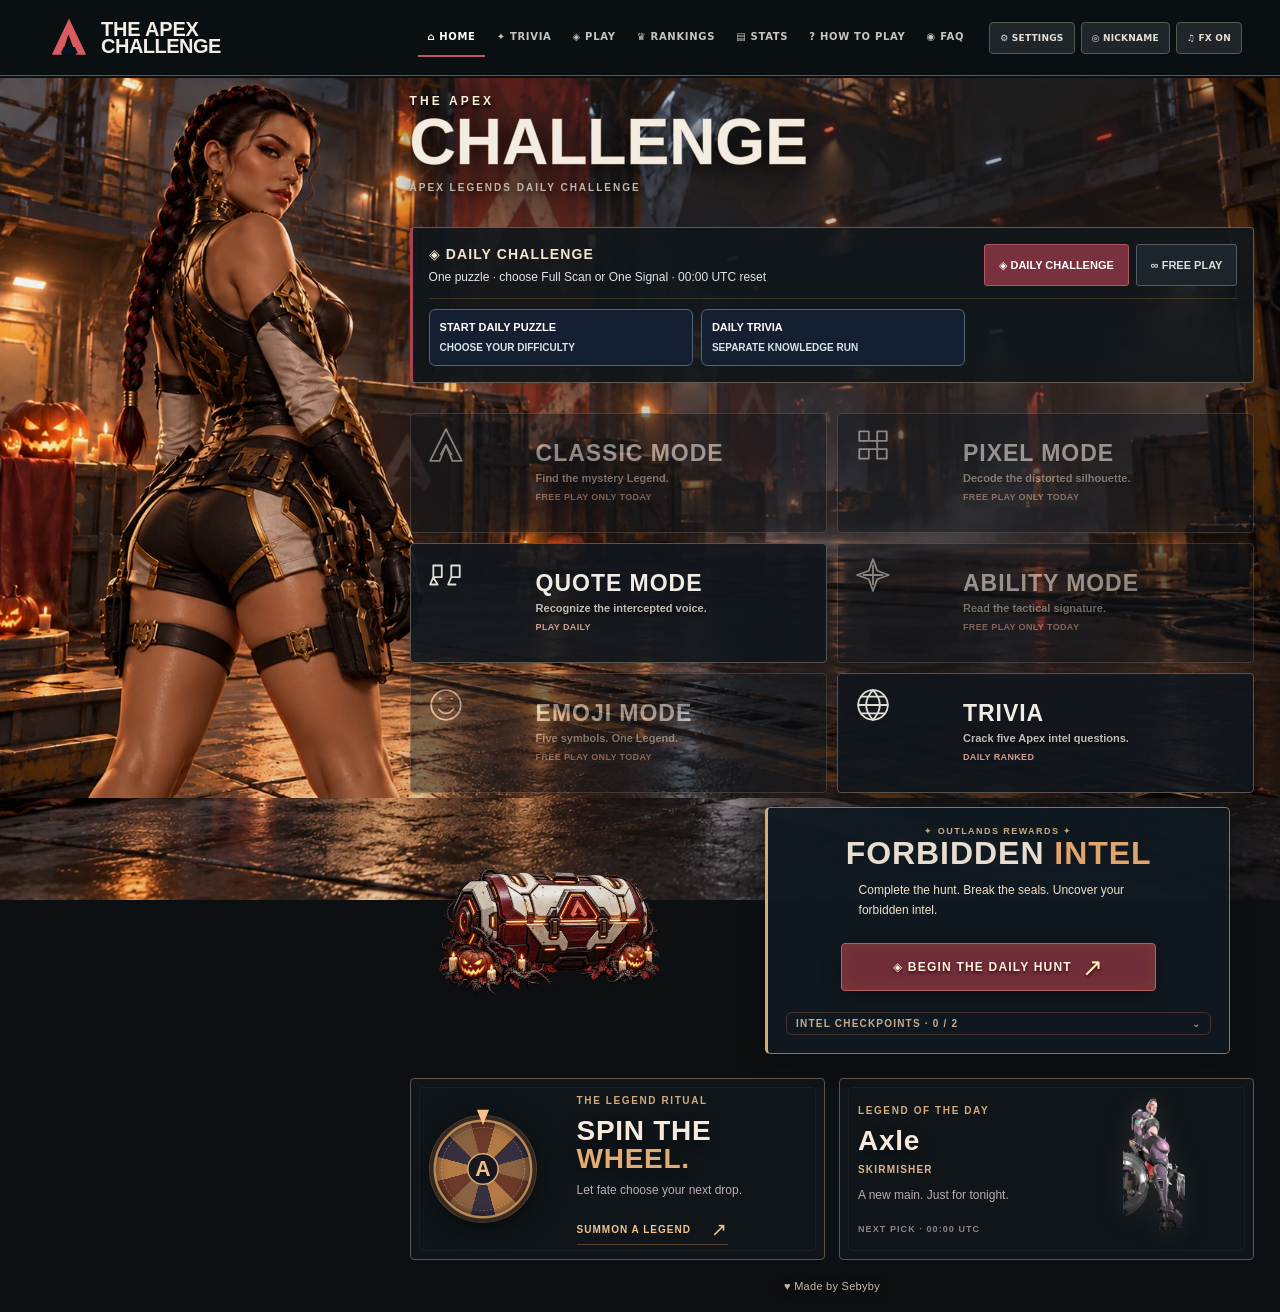
==== commit d4b36e1c: "Widen play layouts and track Full Scan exclusions in V2.72" ====
--- a/index.html
+++ b/index.html
@@ -7,7 +7,7 @@
 <link rel="stylesheet" href="./styles.css?v=2.43.0"/>
 <link rel="stylesheet" href="./styles-v243.css?v=2.43.0"/>
 <link rel="stylesheet" href="./styles-v244.css?v=2.44.0"/>
-<link rel="stylesheet" href="./styles-v245.css?v=2.46.0&amp;ui=2.71.0"/>
+<link rel="stylesheet" href="./styles-v245.css?v=2.46.0&amp;ui=2.72.0"/>
 <title>The Apex Challenge | Daily Challenges, Free Play & Trivia</title>
 <meta property="og:title" content="The Apex Challenge"/>
 <meta property="og:description" content="Daily ranked challenges, unlimited Free Play and Apex Trivia. Six modes. One challenge."/>
@@ -16,4 +16,4 @@
 <meta property="og:type" content="website"/>
 <meta name="twitter:card" content="summary"/>
 <meta name="application-name" content="The Apex Challenge"/>
-</head><body><div id="app"></div><script type="module" src="./src/app.mjs?v=2.43.0&amp;release=2.44.0&amp;rev=2.46.0&amp;ui=2.71.0"></script></body></html>
+</head><body><div id="app"></div><script type="module" src="./src/app.mjs?v=2.43.0&amp;release=2.44.0&amp;rev=2.46.0&amp;ui=2.72.0"></script></body></html>
--- a/styles-v245.css
+++ b/styles-v245.css
@@ -1541,3 +1541,49 @@
 #app#app[data-screen="trivia"] .trivia-option b{background:none!important;color:#d5ae8c!important;border:0!important}
 @media(max-width:1150px){#app#app[data-screen="trivia"] .trivia-sidebar{border-left:0!important;border-top:1px solid #625a4e!important}}
 @media(max-width:700px){#app#app[data-screen="trivia"] .trivia-main{padding:18px!important}#app#app[data-screen="trivia"] .trivia-hero>p{order:0!important}}
+
+/* V2.72: larger play surfaces, illustrated utility hosts, readable reward intel. */
+@media(min-width:701px){
+ #app#app[data-screen="game"] .gtp230-game,#app#app[data-screen="trivia"] .trivia-page{width:71%!important;max-width:1320px!important;margin:0 2% 0 auto!important}
+ #app#app[data-screen="game"][data-mode] .gtp230-game .gtp230-arena{grid-template-columns:minmax(0,1fr) minmax(340px,1fr)!important}
+}
+@media(min-width:701px) and (max-width:1150px){#app#app[data-screen="game"][data-mode] .gtp230-game .gtp230-arena{grid-template-columns:1fr!important}}
+#app#app .gtp230-trait>strong{white-space:normal!important;overflow-wrap:anywhere!important}
+#app#app .tac-eliminated{display:block!important;grid-column:1/-1!important;font:11px/1.5 Arial,sans-serif!important;color:#c3b7a8!important;letter-spacing:0!important;white-space:normal!important;overflow-wrap:anywhere!important;margin-top:5px!important}
+#app#app[data-screen="records"]{--tac267-art:url("./assets/industrial-v267/ability.webp")}
+#app#app[data-screen="leaderboard"]{--tac267-art:url("./assets/industrial-v267/quote.webp")}
+#app#app[data-screen="faq"]{--tac267-art:url("./assets/industrial-v267/trivia.webp")}
+#app#app[data-screen="howto"]{--tac267-art:url("./assets/industrial-v267/pixel.webp")}
+/* Full scene art replaces the separate flat portrait layer. */
+#app#app .tac-page-environment{inset:78px 0 0!important;width:100%!important;height:auto!important;z-index:0!important}
+#app#app .tac-page-environment img{inset:0!important;width:100%!important;height:100%!important;object-fit:contain!important;object-position:left center!important;filter:none!important;mask-image:none!important}
+#app#app .gtp223-intel-ready{display:flex!important;flex-wrap:wrap!important;align-items:center!important;gap:16px!important;background:#111a21fa!important;border:1px solid #b08c5d!important;border-left:3px solid #d5ad70!important;border-radius:5px!important;padding:18px!important;color:#f4e9d5!important;text-shadow:none!important;box-shadow:0 8px 28px #0005!important}
+#app#app .gtp223-intel-ready>div{flex:1 1 220px!important;display:grid!important;gap:8px!important}
+#app#app .gtp223-intel-ready b{color:#edc88e!important}
+#app#app .gtp223-intel-ready small{color:#e4ddcf!important;font:13px/1.6 Arial,sans-serif!important}
+#app#app .intel-modal{background:#111a21!important;border:1px solid #b08c5d!important;border-radius:8px!important;color:#f4e9d5!important;max-height:calc(100svh - 28px)!important;overflow-y:auto!important;min-height:0!important;padding:48px 20px 20px!important;box-shadow:0 20px 80px #000b!important}
+#app#app .intel-reveal-scene{display:flex!important;flex-direction:column!important;align-items:center!important;gap:16px!important;padding:0!important;min-height:0!important}
+#app#app .intel-modal .reward-chest{position:relative!important;inset:auto!important;width:150px!important;height:95px!important;transform:none!important;flex:0 0 auto!important}
+#app#app .intel-modal .reward-chest img{width:100%!important;height:100%!important;object-fit:contain!important}
+#app#app .intel-modal .gold-paper{position:relative!important;inset:auto!important;transform:none!important;animation:none!important;opacity:1!important;width:100%!important;min-height:0!important;max-height:none!important;overflow:visible!important;background:#f1e0bc!important;border:1px solid #b58c4e!important;border-radius:5px!important;padding:22px!important;color:#2c261c!important;box-shadow:none!important;text-align:left!important;align-items:stretch!important}
+#app#app .gold-paper::before,#app#app .intel-modal .reveal-boozle{display:none!important}
+#app#app .gold-paper h2{font-size:32px!important;line-height:1.1!important;color:#3b2d20!important;margin:6px 0 12px!important;text-shadow:none!important}
+#app#app .gold-paper p{max-width:none!important;font:14px/1.75 Arial,sans-serif!important;color:#30291e!important}
+#app#app .gold-paper .tac259-intel-drill{color:#30291e!important;background:#e2cca4!important}
+#app#app .gold-paper small,#app#app .gold-paper a{color:#654923!important;line-height:1.6!important}
+#app#app .intel-dialog-footer{padding-top:16px!important}
+@media(max-width:700px){
+ #app#app .tac-page-environment{inset:62px 0 auto!important;height:240px!important}
+ #app#app .tac-page-environment img{object-fit:cover!important;object-position:left 22%!important;mask-image:linear-gradient(to top,transparent,#000 25%)!important}
+ #app#app[data-screen="records"]>main,#app#app[data-screen="leaderboard"]>main,#app#app[data-screen="howto"]>main,#app#app[data-screen="faq"]>main{padding-top:240px!important}
+ #app#app .intel-modal{padding:44px 12px 12px!important}
+ #app#app .intel-modal .gold-paper{padding:16px!important}
+}
+
+/* The Daily homepage reward copy needs its own opaque reading surface. */
+#app#app[data-screen="home"][data-session="daily"] .gtp246-home-core .gtp239-intel-panel{background:#111a21f5!important;border:1px solid #8d7656!important;border-left:3px solid #d3ad72!important;border-radius:5px!important;padding:18px!important;box-shadow:0 8px 24px #0004!important;text-shadow:none!important}
+#app#app[data-screen="home"][data-session="daily"] .gtp246-home-core .gtp239-intel-panel p{color:#eee1cb!important;line-height:1.65!important}
+
+#app#app .intel-modal{display:block!important}
+#app#app .intel-modal .intel-reveal-scene,#app#app .intel-modal .gold-paper{flex:0 0 auto!important}
+#app#app .gold-paper .paper-stamp,#app#app .gold-paper .paper-legend,#app#app .gold-paper .gtp223-intel-source,#app#app .gold-paper>small{position:static!important;inset:auto!important;transform:none!important;width:auto!important}
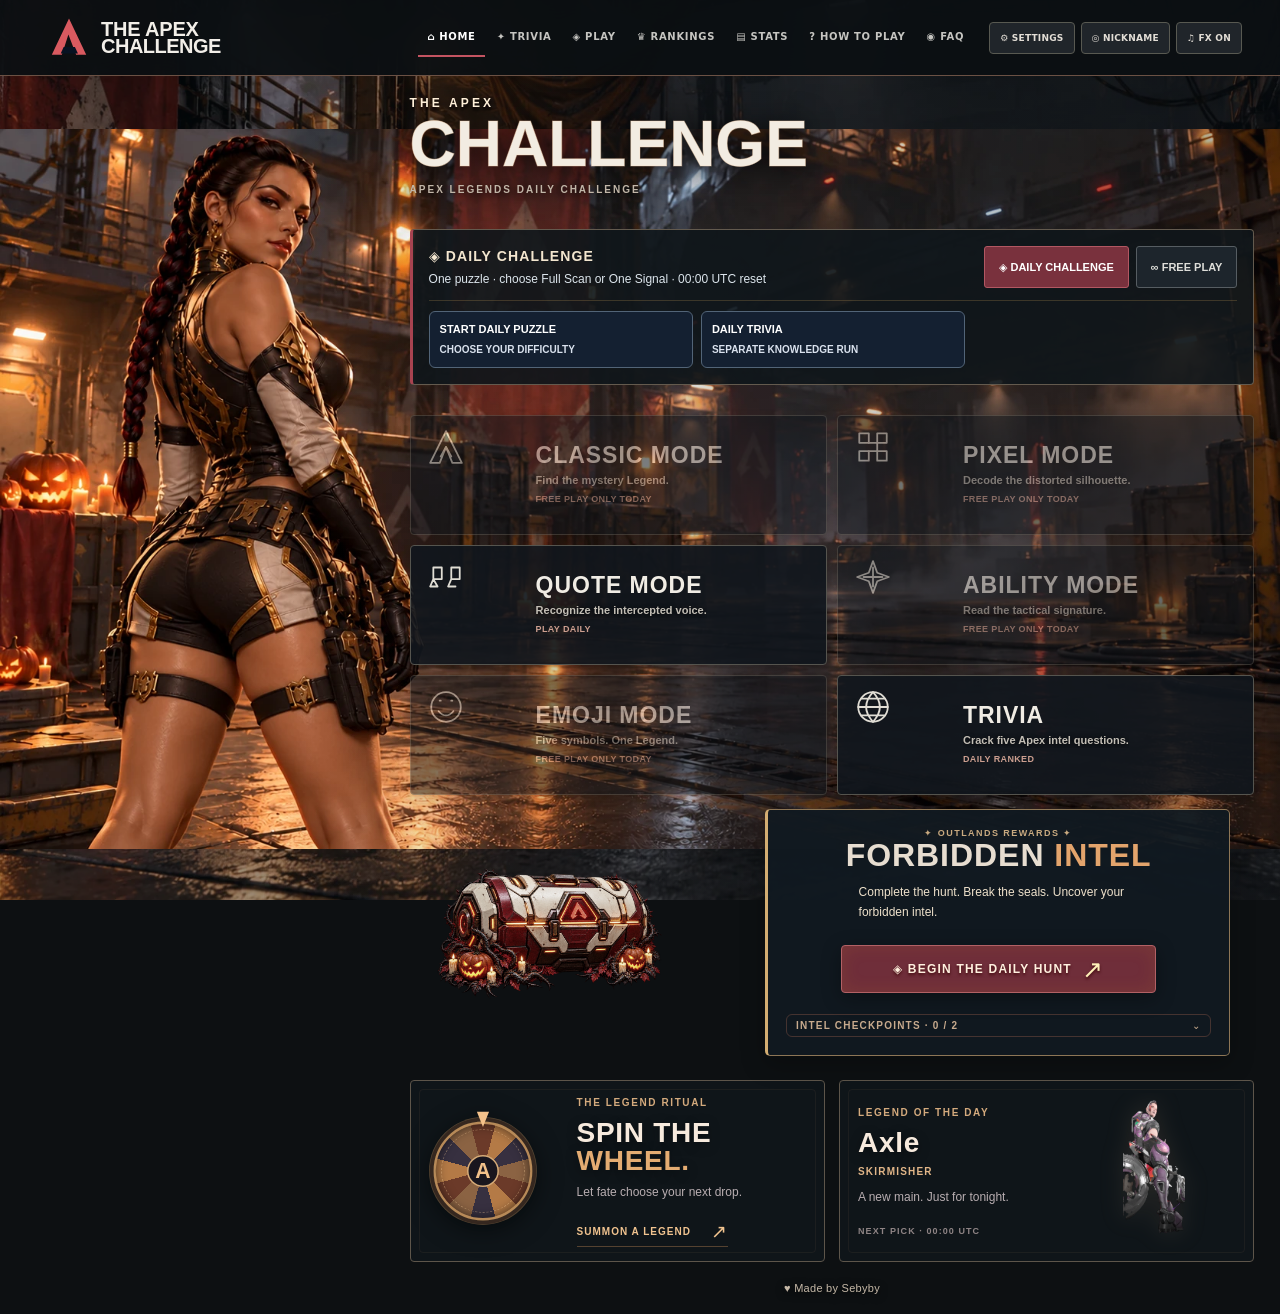
==== commit d190e690: "Fix scrolling backdrops and add distinct utility page art in V2.73" ====
--- a/index.html
+++ b/index.html
@@ -7,7 +7,7 @@
 <link rel="stylesheet" href="./styles.css?v=2.43.0"/>
 <link rel="stylesheet" href="./styles-v243.css?v=2.43.0"/>
 <link rel="stylesheet" href="./styles-v244.css?v=2.44.0"/>
-<link rel="stylesheet" href="./styles-v245.css?v=2.46.0&amp;ui=2.72.0"/>
+<link rel="stylesheet" href="./styles-v245.css?v=2.46.0&amp;ui=2.73.0"/>
 <title>The Apex Challenge | Daily Challenges, Free Play & Trivia</title>
 <meta property="og:title" content="The Apex Challenge"/>
 <meta property="og:description" content="Daily ranked challenges, unlimited Free Play and Apex Trivia. Six modes. One challenge."/>
@@ -16,4 +16,4 @@
 <meta property="og:type" content="website"/>
 <meta name="twitter:card" content="summary"/>
 <meta name="application-name" content="The Apex Challenge"/>
-</head><body><div id="app"></div><script type="module" src="./src/app.mjs?v=2.43.0&amp;release=2.44.0&amp;rev=2.46.0&amp;ui=2.72.0"></script></body></html>
+</head><body><div id="app"></div><script type="module" src="./src/app.mjs?v=2.43.0&amp;release=2.44.0&amp;rev=2.46.0&amp;ui=2.73.0"></script></body></html>
--- a/styles-v245.css
+++ b/styles-v245.css
@@ -1587,3 +1587,22 @@
 #app#app .intel-modal{display:block!important}
 #app#app .intel-modal .intel-reveal-scene,#app#app .intel-modal .gold-paper{flex:0 0 auto!important}
 #app#app .gold-paper .paper-stamp,#app#app .gold-paper .paper-legend,#app#app .gold-paper .gtp223-intel-source,#app#app .gold-paper>small{position:static!important;inset:auto!important;transform:none!important;width:auto!important}
+
+/* V2.73: one viewport scene, persistent navigation and soft image edges. */
+#app#app::before,#app#app::after{display:none!important}
+#app#app .gtp2-top{position:sticky!important;top:0!important;z-index:40!important}
+#app#app .tac273-scene{position:fixed!important;inset:0!important;z-index:-1!important;pointer-events:none!important;overflow:hidden!important;background:#0d1114 url("./assets/industrial-v267/hangar.webp") center/cover no-repeat!important}
+#app#app .tac273-scene::before{content:"";position:absolute;inset:0;background:#07101566;pointer-events:none}
+#app#app .tac273-scene img{display:block!important;position:absolute!important;inset:78px 0 0!important;width:100%!important;height:calc(100svh - 78px)!important;object-fit:contain!important;object-position:left center!important;filter:none!important;opacity:1!important;mask-image:linear-gradient(to bottom,transparent 0,#000 4%,#000 94%,transparent 100%)!important}
+#app#app .tac273-scene::after{content:"";position:absolute;inset:0;background:linear-gradient(90deg,#080c1000 22%,#080c1015 40%,#080c1055);pointer-events:none}
+@media(max-width:700px){
+ #app#app .tac273-scene img{inset:62px 0 auto!important;width:100%!important;height:70svh!important;object-fit:cover!important;object-position:24% top!important;mask-image:linear-gradient(to bottom,#000 0,#000 45%,transparent 100%)!important}
+ #app#app .tac273-scene::after{background:linear-gradient(to bottom,#080c1010,#080c1020 30svh,#080c10bb 70svh,#080c10dd)!important}
+}
+
+/* Existing document overflow rules prevent sticky positioning; reserve a fixed header slot. */
+#app#app{padding-top:78px!important}
+#app#app .gtp2-top{position:fixed!important;inset:0 0 auto!important;width:100%!important}
+@media(max-width:700px){#app#app{padding-top:62px!important}}
+
+@media(max-width:700px){#app#app .tac273-scene img{object-position:left top!important}}
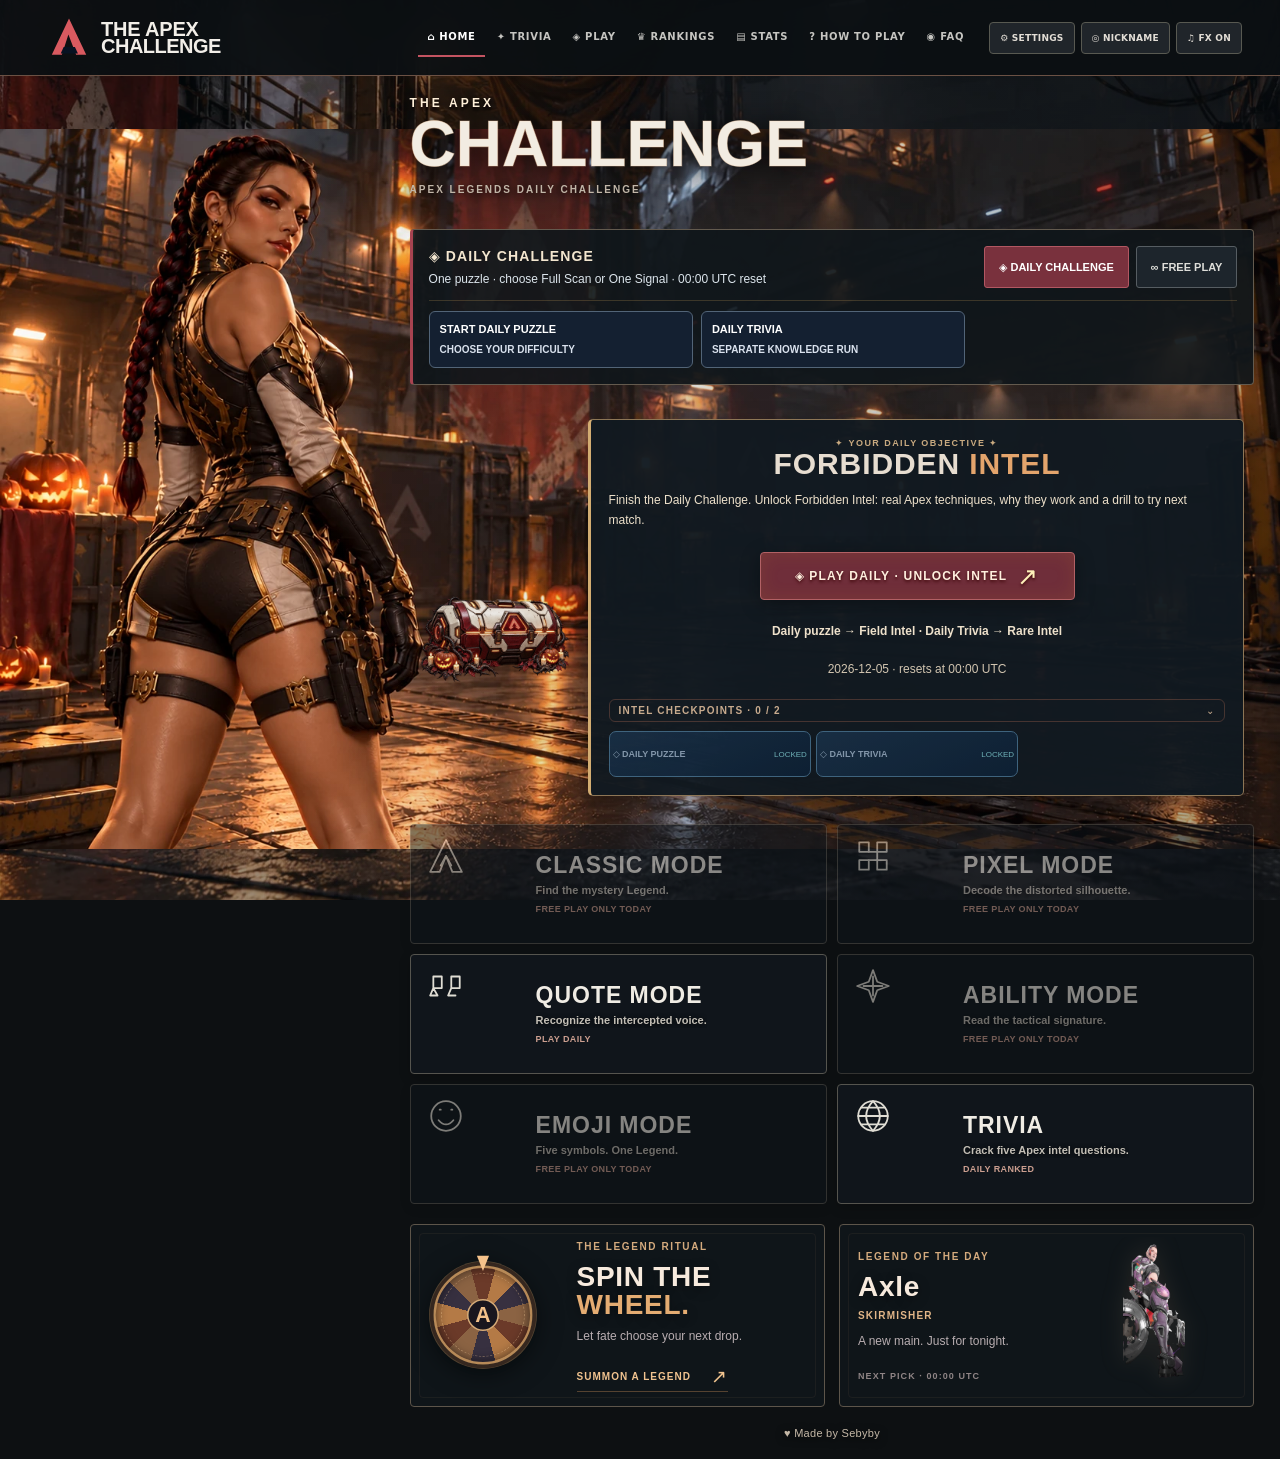
==== commit 63b7ede1: "V2.75: larger play UI, plausible Trivia help and reliable Daily reset" ====
--- a/index.html
+++ b/index.html
@@ -7,7 +7,7 @@
 <link rel="stylesheet" href="./styles.css?v=2.43.0"/>
 <link rel="stylesheet" href="./styles-v243.css?v=2.43.0"/>
 <link rel="stylesheet" href="./styles-v244.css?v=2.44.0"/>
-<link rel="stylesheet" href="./styles-v245.css?v=2.46.0&amp;ui=2.73.0"/>
+<link rel="stylesheet" href="./styles-v245.css?v=2.46.0&amp;ui=2.75.0"/>
 <title>The Apex Challenge | Daily Challenges, Free Play & Trivia</title>
 <meta property="og:title" content="The Apex Challenge"/>
 <meta property="og:description" content="Daily ranked challenges, unlimited Free Play and Apex Trivia. Six modes. One challenge."/>
@@ -16,4 +16,4 @@
 <meta property="og:type" content="website"/>
 <meta name="twitter:card" content="summary"/>
 <meta name="application-name" content="The Apex Challenge"/>
-</head><body><div id="app"></div><script type="module" src="./src/app.mjs?v=2.43.0&amp;release=2.44.0&amp;rev=2.46.0&amp;ui=2.73.0"></script></body></html>
+</head><body><div id="app"></div><script type="module" src="./src/app.mjs?v=2.43.0&amp;release=2.44.0&amp;rev=2.46.0&amp;ui=2.75.0"></script></body></html>
--- a/styles-v245.css
+++ b/styles-v245.css
@@ -1606,3 +1606,73 @@
 @media(max-width:700px){#app#app{padding-top:62px!important}}
 
 @media(max-width:700px){#app#app .tac273-scene img{object-position:left top!important}}
+
+/* V2.75: bring play toward the centre while preserving the left Legend lane. */
+@media(min-width:701px){
+ #app#app .gtp239-layout,#app#app[data-screen="game"] .gtp230-game,#app#app[data-screen="trivia"] .trivia-page,#app#app[data-screen="leaderboard"]>main,#app#app[data-screen="records"]>main,#app#app[data-screen="faq"]>main,#app#app[data-screen="howto"]>main{width:76%!important;max-width:1450px!important;margin:0 3% 0 auto!important}
+ #app#app[data-screen="trivia"] .trivia-page{width:78%!important}
+ #app#app[data-screen="trivia"] .trivia-grid{grid-template-columns:minmax(0,1fr) 220px!important;gap:20px!important}
+ #app#app[data-screen="trivia"] .trivia-main{padding:30px!important}
+}
+@media(min-width:701px) and (max-width:1050px){#app#app[data-screen="trivia"] .trivia-grid{grid-template-columns:1fr!important}}
+#app#app[data-screen="trivia"] .trivia-question h2{font-size:clamp(28px,2.6vw,38px)!important;line-height:1.25!important}
+#app#app[data-screen="trivia"] .trivia-option{font-size:16px!important;min-height:60px!important}
+#app#app .gtp230-finished-actions,#app#app .trivia-final-actions{display:flex!important;flex-wrap:wrap!important;gap:10px!important}
+#app#app[data-screen="home"][data-session="daily"] .gtp246-home-core{grid-row:1!important;grid-column:1/-1!important;margin-bottom:14px!important}
+#app#app .tac275-reward-path{font-size:13px!important;font-weight:700!important;color:#e9bf83!important}
+#app#app .tac275-daily-date{display:block!important;font:12px/1.6 Arial,sans-serif!important;color:#d3c6b1!important;margin:8px 0!important}
+/* One bounded dialog, one scroll region; the brief never clips behind its footer. */
+#app#app .intel-backdrop{position:fixed!important;inset:0!important;z-index:1100!important;display:grid!important;place-items:center!important;padding:14px!important;background:#05090de8!important;overflow:hidden!important}
+#app#app .intel-modal.tac275-intel-modal{display:grid!important;grid-template-rows:auto minmax(0,1fr) auto!important;width:min(820px,100%)!important;max-width:100%!important;height:min(850px,calc(100svh - 28px))!important;max-height:calc(100svh - 28px)!important;min-height:0!important;padding:0!important;overflow:hidden!important;position:relative!important;inset:auto!important;transform:none!important;box-sizing:border-box!important}
+#app#app .tac275-intel-header{display:grid!important;gap:5px!important;padding:20px 56px 16px 24px!important;border-bottom:1px solid #745e41!important;text-align:left!important}
+#app#app .tac275-intel-header span{font:11px/1.4 Arial,sans-serif!important;letter-spacing:2px!important;color:#d6b783!important}
+#app#app .tac275-intel-header strong{font-size:24px!important;color:#fff0d5!important}
+#app#app .tac275-intel-body{min-height:0!important;overflow-y:auto!important;overscroll-behavior:contain!important;padding:18px 24px 24px!important;scrollbar-gutter:stable!important}
+#app#app .tac275-intel-body .intel-reveal-scene{height:auto!important;max-height:none!important;overflow:visible!important}
+#app#app .tac275-intel-modal .intel-close{position:absolute!important;top:12px!important;right:12px!important;z-index:5!important;width:36px!important;height:36px!important}
+#app#app .tac275-intel-modal .intel-dialog-footer{padding:14px 24px!important;border-top:1px solid #745e41!important;background:#111a21!important}
+#app#app .tac275-intel-modal .intel-dialog-footer button{width:100%!important}
+#app#app .tac275-intel-modal .gold-paper{height:auto!important;max-height:none!important;display:block!important;flex-shrink:0!important;box-sizing:border-box!important}
+#app#app .tac275-intel-modal .gold-paper p{font-size:16px!important;line-height:1.8!important}
+#app#app .tac275-intel-modal .tac259-intel-drill{display:grid!important;gap:7px!important;padding:14px!important;font:14px/1.75 Arial,sans-serif!important}
+#app#app .tac275-intel-modal .gtp223-intel-source{display:block!important;overflow-wrap:anywhere!important;margin:16px 0 8px!important}
+#app#app .tac275-intel-modal.reveal-started:not(.reveal-finished) .reward-chest{animation:tac275-unseal 1.2s ease-out both!important}
+#app#app .tac275-intel-modal.reveal-started:not(.reveal-finished) .gold-paper{animation:tac275-brief .7s .25s ease-out both!important}
+@keyframes tac275-unseal{0%{filter:brightness(.6);transform:translateY(8px) scale(.9)}35%{filter:brightness(1.8) drop-shadow(0 0 30px #f7c66b);transform:translateY(-5px) rotate(-3deg) scale(1.08)}60%{transform:translateY(-3px) rotate(2deg)}100%{filter:brightness(1);transform:none}}
+@keyframes tac275-brief{from{opacity:0;transform:translateY(18px)}to{opacity:1;transform:none}}
+#app#app.no-motion .tac275-intel-modal .gold-paper,#app#app.no-motion .tac275-intel-modal .reward-chest{animation:none!important;opacity:1!important;transform:none!important}
+@media(prefers-reduced-motion:reduce){#app#app .tac275-intel-modal .gold-paper,#app#app .tac275-intel-modal .reward-chest{animation:none!important;opacity:1!important;transform:none!important}}
+@media(max-width:700px){
+ #app#app .tac275-intel-header{padding:16px 52px 14px 16px!important}
+ #app#app .tac275-intel-body{padding:12px!important}
+ #app#app .tac275-intel-modal .intel-dialog-footer{padding:12px!important}
+ #app#app[data-screen="home"][data-session="daily"] .gtp246-home-core{display:flex!important;flex-direction:column!important}
+}
+
+/* Keep the home title out of the character lane; promote the goal as a compact daily briefing. */
+@media(min-width:701px){
+ #app#app .gtp239-layout{width:66%!important;max-width:1180px!important;margin:0 2% 0 auto!important}
+ #app#app[data-screen="home"][data-session="daily"] .gtp246-home-core{display:grid!important;grid-template-columns:150px minmax(0,1fr)!important;align-items:center!important;gap:18px!important;width:100%!important;max-width:none!important}
+ #app#app[data-screen="home"][data-session="daily"] .gtp246-home-core .gtp239-bin-stage{width:150px!important;height:160px!important;min-height:0!important;margin:0!important;position:relative!important;inset:auto!important}
+ #app#app[data-screen="home"][data-session="daily"] .gtp246-home-core .gtp239-bin-image{width:100%!important;height:100%!important;object-fit:contain!important;position:static!important;transform:none!important}
+ #app#app[data-screen="home"][data-session="daily"] .gtp246-home-core .gtp239-intel-panel{width:100%!important;max-width:none!important;margin:0!important;text-align:left!important;box-sizing:border-box!important}
+ #app#app[data-screen="home"][data-session="daily"] .gtp246-home-core .gtp239-intel-panel h2{font-size:30px!important}
+ #app#app[data-screen="home"][data-session="daily"] .gtp246-home-core .gtp239-intel-panel p{max-width:none!important;margin:10px 0!important}
+ #app#app[data-screen="home"][data-session="daily"] .gtp239-open-intel{margin:12px 0!important}
+}
+
+#app#app .tac275-paper-stage{width:100%;min-width:0}
+#app#app .tac275-intel-modal.reveal-started:not(.reveal-finished) .tac275-unseal-stage{animation:tac275-unseal 1.2s ease-out both}
+#app#app .tac275-intel-modal.reveal-started:not(.reveal-finished) .tac275-paper-stage{animation:tac275-brief .7s .25s ease-out both}
+#app#app.no-motion .tac275-unseal-stage,#app#app.no-motion .tac275-paper-stage{animation:none!important}
+@media(prefers-reduced-motion:reduce){#app#app .tac275-unseal-stage,#app#app .tac275-paper-stage{animation:none!important}}
+@media(min-width:701px){#app#app[data-screen="trivia"] .tac273-scene img{transform:translateX(-60px)!important}}
+
+/* Active questions use the whole play surface, including written-answer rounds. */
+#app#app[data-screen="trivia"] .trivia-page-active .trivia-shell{width:100%!important;max-width:none!important}
+#app#app[data-screen="trivia"] .trivia-page-active .trivia-grid{grid-template-columns:minmax(0,1fr)!important;width:100%!important;max-width:none!important;margin:0!important}
+#app#app[data-screen="trivia"] .trivia-page-active .trivia-main{width:100%!important;max-width:none!important;box-sizing:border-box!important}
+#app#app[data-screen="trivia"] .trivia-page-active .trivia-question{width:100%!important;max-width:none!important;box-sizing:border-box!important;padding:0!important;text-align:left!important}
+#app#app[data-screen="trivia"] .trivia-page-active .trivia-question h2{background:none!important;border:0!important;border-radius:0!important;padding:12px 0!important;text-wrap:pretty!important}
+#app#app[data-screen="trivia"] .trivia-page-active .trivia-clock{color:#ecc98f!important}
+#app#app[data-screen="trivia"] .trivia-page-active .trivia-type input{background:#172129!important;border:1px solid #8a7d69!important;border-radius:4px!important}
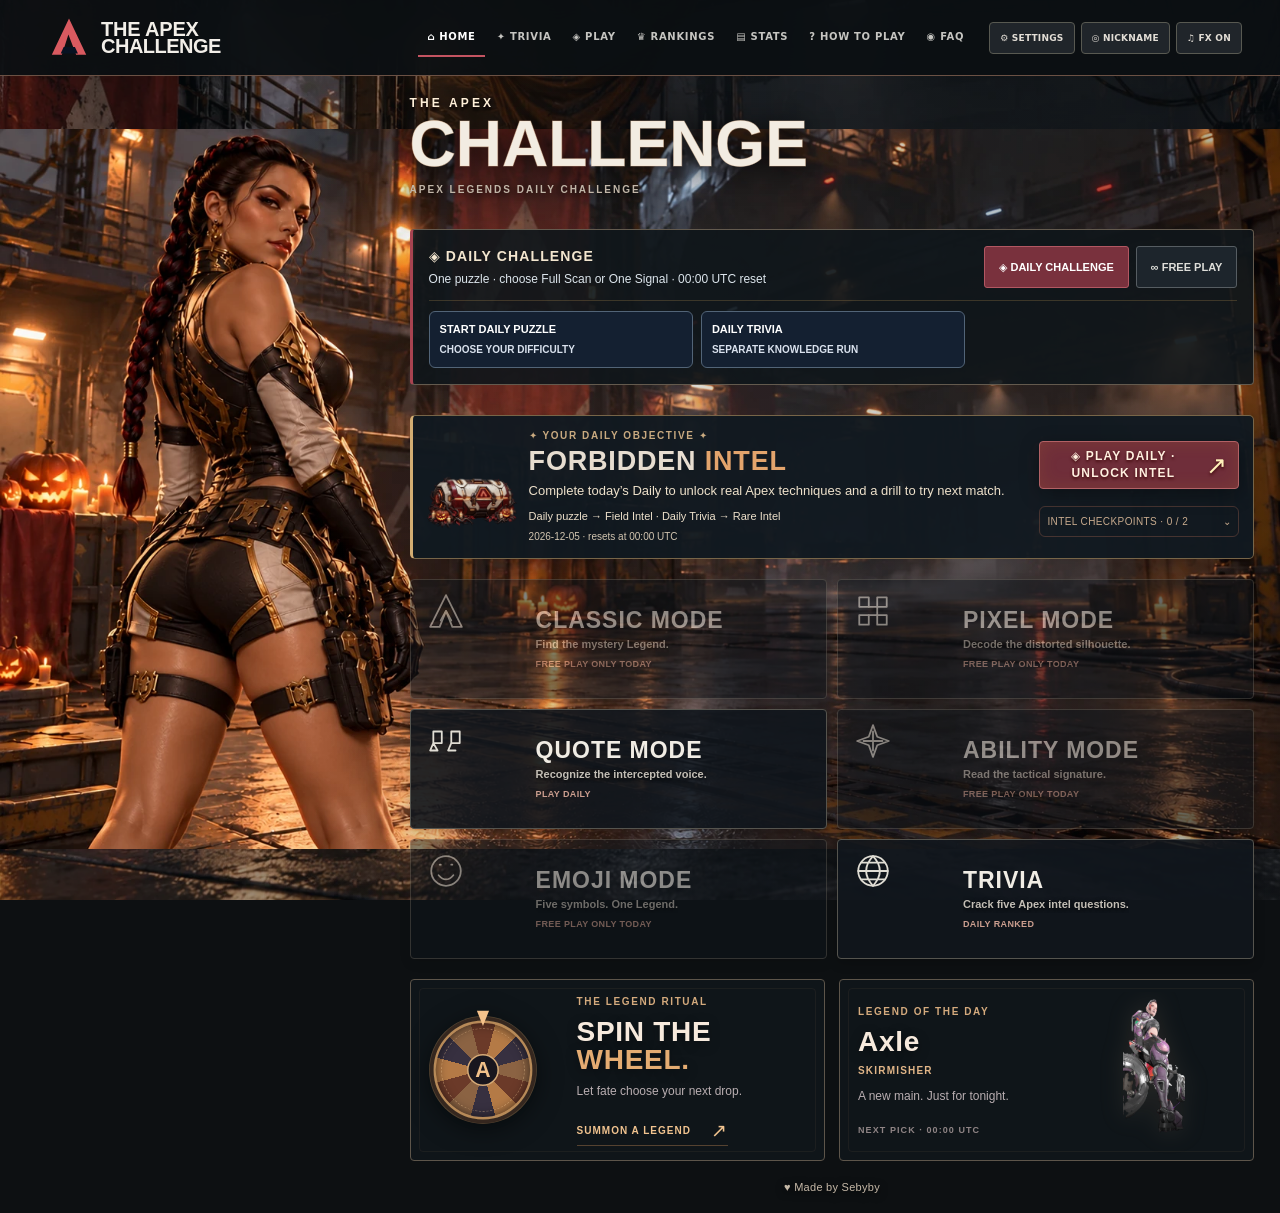
==== commit fe688fc1: "V2.76: compact the Daily reward brief and restore visible mode cards" ====
--- a/index.html
+++ b/index.html
@@ -7,7 +7,7 @@
 <link rel="stylesheet" href="./styles.css?v=2.43.0"/>
 <link rel="stylesheet" href="./styles-v243.css?v=2.43.0"/>
 <link rel="stylesheet" href="./styles-v244.css?v=2.44.0"/>
-<link rel="stylesheet" href="./styles-v245.css?v=2.46.0&amp;ui=2.75.0"/>
+<link rel="stylesheet" href="./styles-v245.css?v=2.46.0&amp;ui=2.76.0"/>
 <title>The Apex Challenge | Daily Challenges, Free Play & Trivia</title>
 <meta property="og:title" content="The Apex Challenge"/>
 <meta property="og:description" content="Daily ranked challenges, unlimited Free Play and Apex Trivia. Six modes. One challenge."/>
@@ -16,4 +16,4 @@
 <meta property="og:type" content="website"/>
 <meta name="twitter:card" content="summary"/>
 <meta name="application-name" content="The Apex Challenge"/>
-</head><body><div id="app"></div><script type="module" src="./src/app.mjs?v=2.43.0&amp;release=2.44.0&amp;rev=2.46.0&amp;ui=2.75.0"></script></body></html>
+</head><body><div id="app"></div><script type="module" src="./src/app.mjs?v=2.43.0&amp;release=2.44.0&amp;rev=2.46.0&amp;ui=2.76.0"></script></body></html>
--- a/styles-v245.css
+++ b/styles-v245.css
@@ -1676,3 +1676,29 @@
 #app#app[data-screen="trivia"] .trivia-page-active .trivia-question h2{background:none!important;border:0!important;border-radius:0!important;padding:12px 0!important;text-wrap:pretty!important}
 #app#app[data-screen="trivia"] .trivia-page-active .trivia-clock{color:#ecc98f!important}
 #app#app[data-screen="trivia"] .trivia-page-active .trivia-type input{background:#172129!important;border:1px solid #8a7d69!important;border-radius:4px!important}
+
+/* V2.76: a compact Daily objective leaves the mode cards in view. */
+#app#app[data-screen="home"][data-session="daily"] .gtp246-home-core{display:grid!important;grid-template-columns:90px minmax(0,1fr)!important;align-items:center!important;gap:12px!important;padding:14px!important;margin:0 0 10px!important;box-sizing:border-box!important;background:#111a21f5!important;border:1px solid #776548!important;border-left:3px solid #d3ad72!important;border-radius:5px!important;min-height:0!important;height:auto!important}
+#app#app[data-screen="home"][data-session="daily"] .gtp246-home-core .gtp239-bin-stage{width:90px!important;height:90px!important;min-height:0!important;margin:0!important;position:relative!important;inset:auto!important}
+#app#app[data-screen="home"][data-session="daily"] .gtp246-home-core .gtp239-bin-image{width:100%!important;height:100%!important;object-fit:contain!important;position:static!important;transform:none!important}
+#app#app[data-screen="home"][data-session="daily"] .gtp246-home-core .gtp239-intel-panel.tac276-intel-brief{display:grid!important;grid-template-columns:minmax(0,1fr) 200px!important;gap:5px 18px!important;padding:0!important;margin:0!important;border:0!important;background:none!important;box-shadow:none!important;text-align:left!important;width:100%!important;max-width:none!important;min-height:0!important;align-items:start!important}
+#app#app .tac276-intel-brief>.gtp239-kicker{grid-column:1!important;grid-row:1!important;justify-self:start!important;font-size:10px!important;line-height:1.2!important}
+#app#app[data-screen="home"][data-session="daily"] .gtp246-home-core .tac276-intel-brief>h2{grid-column:1!important;grid-row:2!important;justify-self:start!important;font-size:27px!important;line-height:1.1!important;margin:0!important}
+#app#app[data-screen="home"][data-session="daily"] .gtp246-home-core .tac276-intel-brief>p{grid-column:1!important;grid-row:3!important;justify-self:start!important;font:13px/1.5 Arial,sans-serif!important;margin:0!important;max-width:66ch!important;text-align:left!important}
+#app#app[data-screen="home"][data-session="daily"] .gtp246-home-core .tac276-intel-brief>.gtp239-open-intel{grid-column:2!important;grid-row:1/4!important;align-self:center!important;justify-self:stretch!important;width:100%!important;max-width:none!important;min-height:44px!important;margin:0!important;padding:10px!important;font-size:12px!important;line-height:1.4!important}
+#app#app[data-screen="home"][data-session="daily"] .gtp246-home-core .tac276-intel-brief>.tac275-reward-path{grid-column:1!important;grid-row:4!important;font-size:11px!important;line-height:1.5!important;margin:2px 0 0!important}
+#app#app[data-screen="home"][data-session="daily"] .gtp246-home-core .tac276-intel-brief>.tac275-daily-date{grid-column:1!important;grid-row:5!important;font-size:10px!important;line-height:1.5!important;margin:0!important}
+#app#app .tac276-intel-brief>.gtp239-reward-details{grid-column:2!important;grid-row:4/6!important;width:100%!important;min-width:0!important;margin:0!important;padding:0!important;text-align:left!important}
+#app#app .tac276-intel-brief .gtp239-reward-details>summary{font:10px/1.5 Arial,sans-serif!important;letter-spacing:.4px!important;padding:7px!important;min-height:0!important;height:auto!important;white-space:normal!important;cursor:pointer!important}
+#app#app .tac276-intel-brief .gtp239-reward-grid{display:grid!important;grid-template-columns:1fr!important;gap:5px!important;margin-top:6px!important}
+#app#app[data-screen="home"] .gtp246-home-arena>.gtp239-side .gtp246-orbit-mode{min-height:104px!important}
+@media(max-width:1050px) and (min-width:701px){#app#app[data-screen="home"][data-session="daily"] .gtp246-home-core .gtp239-intel-panel.tac276-intel-brief{grid-template-columns:minmax(0,1fr) 170px!important;column-gap:12px!important}}
+@media(max-width:700px){
+ #app#app[data-screen="home"][data-session="daily"] .gtp246-home-core{grid-template-columns:64px minmax(0,1fr)!important;align-items:start!important;padding:12px!important;gap:10px!important}
+ #app#app[data-screen="home"][data-session="daily"] .gtp246-home-core .gtp239-bin-stage{width:64px!important;height:70px!important}
+ #app#app[data-screen="home"][data-session="daily"] .gtp246-home-core .gtp239-intel-panel.tac276-intel-brief{grid-template-columns:minmax(0,1fr)!important;gap:7px!important}
+ #app#app[data-screen="home"][data-session="daily"] .gtp246-home-core .tac276-intel-brief>.gtp239-open-intel{grid-column:1!important;grid-row:4!important}
+ #app#app[data-screen="home"][data-session="daily"] .gtp246-home-core .tac276-intel-brief>.tac275-reward-path{grid-row:5!important}
+ #app#app[data-screen="home"][data-session="daily"] .gtp246-home-core .tac276-intel-brief>.tac275-daily-date{grid-row:6!important}
+ #app#app .tac276-intel-brief>.gtp239-reward-details{grid-column:1!important;grid-row:7!important}
+}
